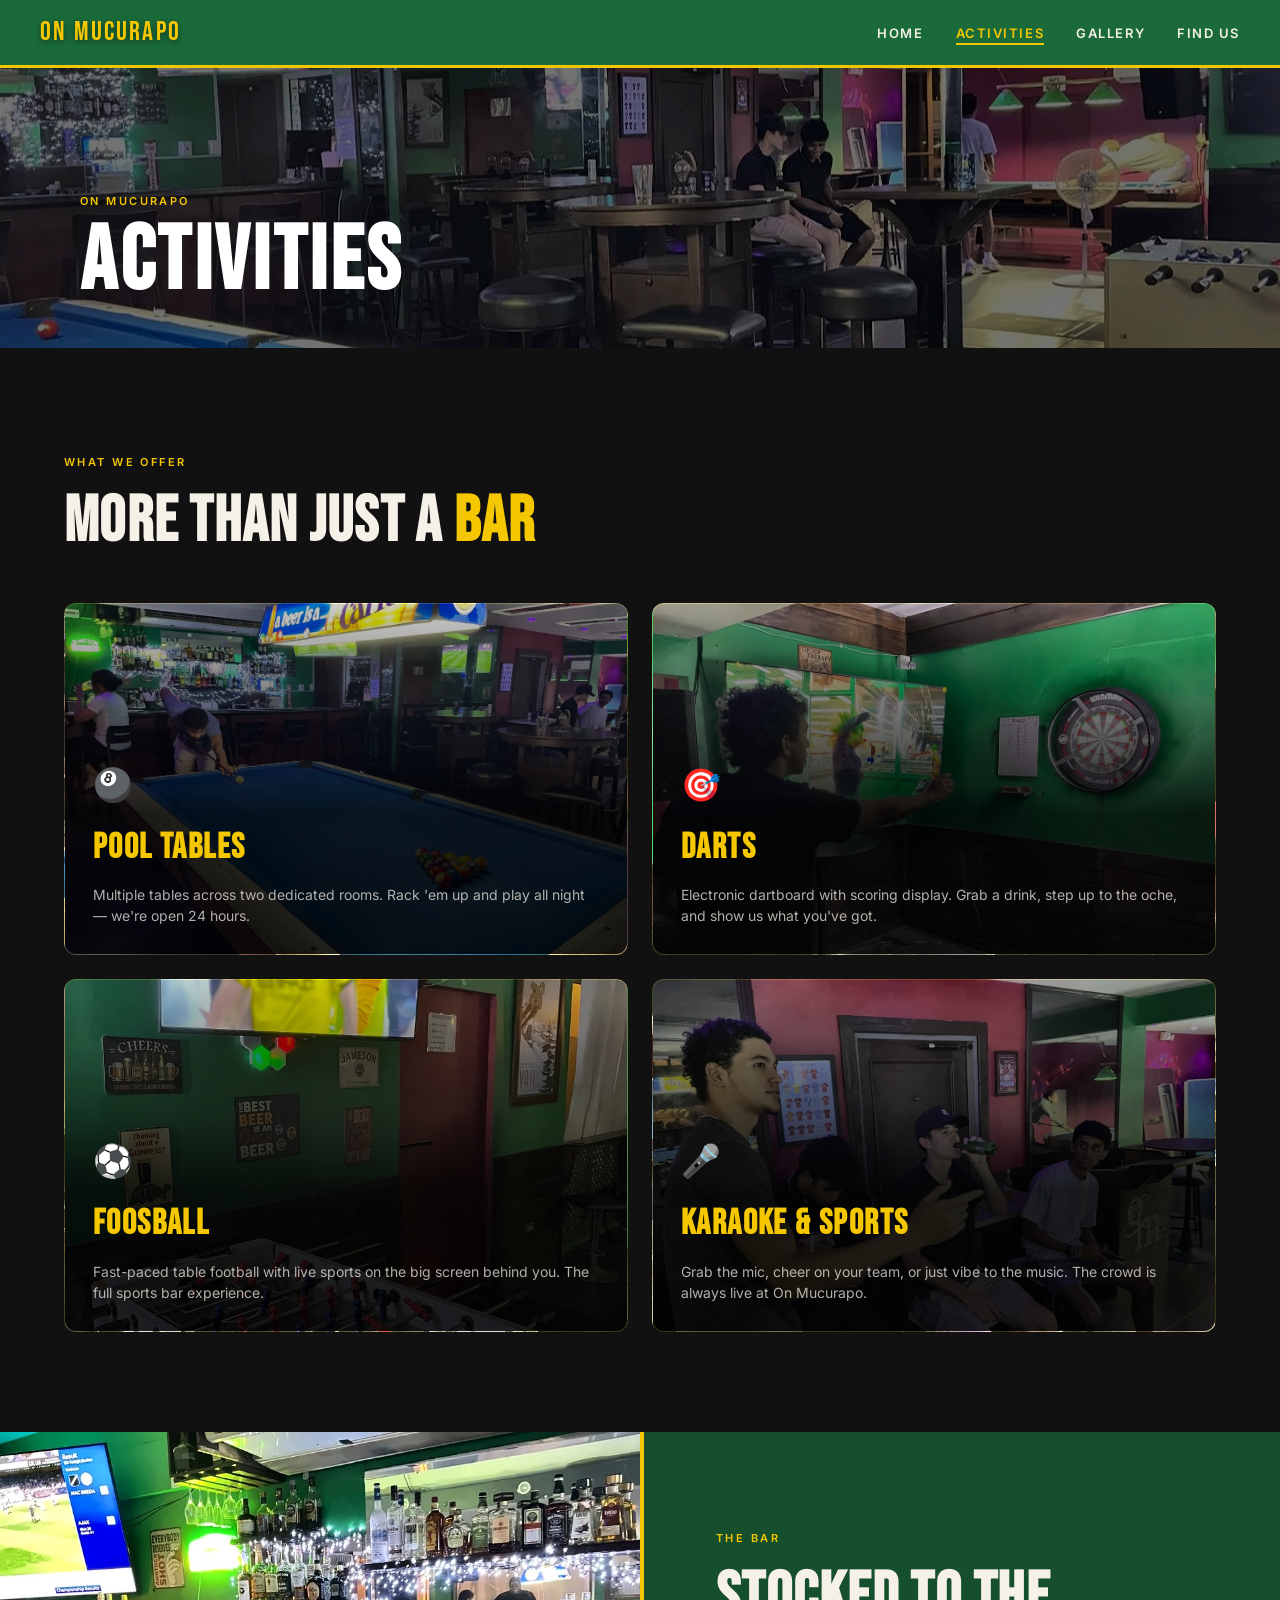
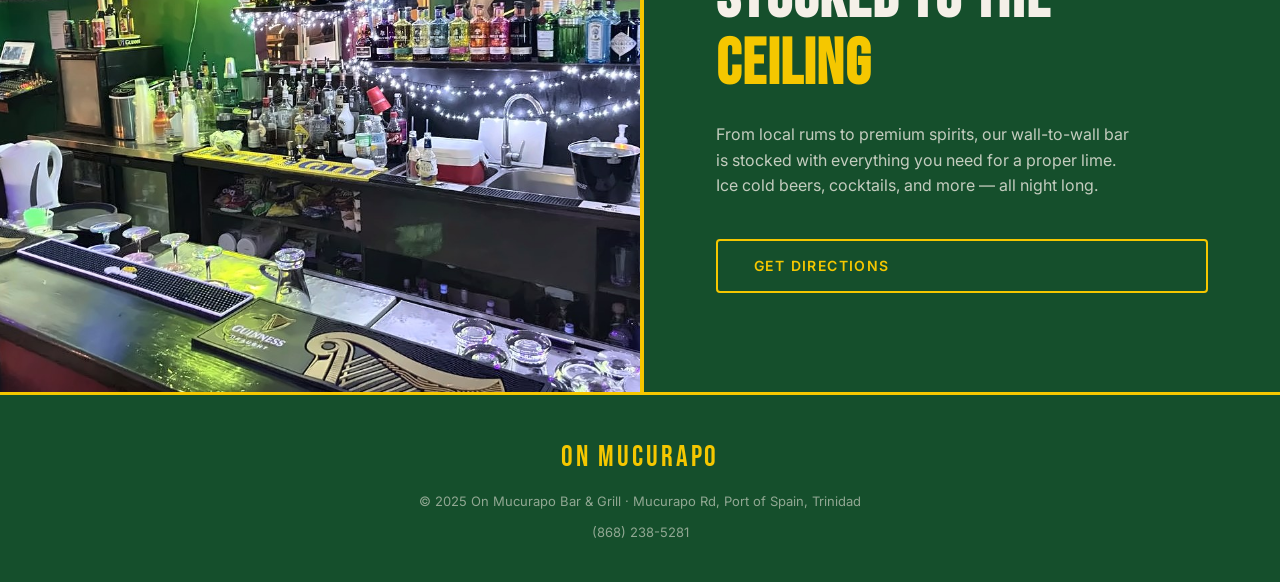
==== activities.html @ 6867dc71 "Retheme to yellow/green brand, split into multi-page site, fix video zoom - New palette: yellow + de" ====
<!DOCTYPE html>
<html lang="en">
<head>
  <meta charset="UTF-8" />
  <meta name="viewport" content="width=device-width, initial-scale=1.0" />
  <title>Activities — On Mucurapo Bar & Grill</title>
  <meta name="description" content="Pool tables, darts, foosball, karaoke, and live sports at On Mucurapo Bar & Grill, Port of Spain." />
  <link rel="preconnect" href="https://fonts.googleapis.com" />
  <link rel="preconnect" href="https://fonts.gstatic.com" crossorigin />
  <link href="https://fonts.googleapis.com/css2?family=Bebas+Neue&family=Inter:wght@400;600&display=swap" rel="stylesheet" />
  <link rel="stylesheet" href="style.css" />
</head>
<body>

  <!-- NAVBAR -->
  <nav class="navbar">
    <a href="index.html" class="nav-logo">
      <img src="assets/logo.png" alt="On Mucurapo" class="nav-logo-img" onerror="this.style.display='none'; this.nextElementSibling.style.display='inline';" />
      <span class="nav-logo-text" style="display:none;">ON MUCURAPO</span>
    </a>
    <button class="nav-toggle" id="navToggle" aria-label="Toggle menu">
      <span></span><span></span><span></span>
    </button>
    <ul class="nav-links" id="navLinks">
      <li><a href="index.html">Home</a></li>
      <li><a href="activities.html" class="active">Activities</a></li>
      <li><a href="gallery.html">Gallery</a></li>
      <li><a href="contact.html">Find Us</a></li>
    </ul>
  </nav>

  <!-- PAGE BANNER -->
  <div class="page-banner">
    <div class="page-banner-bg" style="background-image: url('assets/07_pool_lounge_wide_edited.jpg')"></div>
    <div class="page-banner-content">
      <span class="section-label">On Mucurapo</span>
      <h1>Activities</h1>
    </div>
  </div>

  <!-- ACTIVITIES GRID -->
  <section class="section">
    <div class="container">
      <span class="section-label">What We Offer</span>
      <h2>More than just a <span class="accent">bar</span></h2>
      <div class="activities-grid">
        <div class="activity-card" style="--img: url('assets/08_pool_table_bar_edited.jpg')">
          <div class="activity-overlay"></div>
          <div class="activity-content">
            <div class="activity-icon">🎱</div>
            <h3>Pool Tables</h3>
            <p>Multiple tables across two dedicated rooms. Rack 'em up and play all night — we're open 24 hours.</p>
          </div>
        </div>
        <div class="activity-card" style="--img: url('assets/04_darts_area_edited.jpg')">
          <div class="activity-overlay"></div>
          <div class="activity-content">
            <div class="activity-icon">🎯</div>
            <h3>Darts</h3>
            <p>Electronic dartboard with scoring display. Grab a drink, step up to the oche, and show us what you've got.</p>
          </div>
        </div>
        <div class="activity-card" style="--img: url('assets/06_foosball_area_edited.jpg')">
          <div class="activity-overlay"></div>
          <div class="activity-content">
            <div class="activity-icon">⚽</div>
            <h3>Foosball</h3>
            <p>Fast-paced table football with live sports on the big screen behind you. The full sports bar experience.</p>
          </div>
        </div>
        <div class="activity-card" style="--img: url('assets/03_lounge_group_alt_edited.jpg')">
          <div class="activity-overlay"></div>
          <div class="activity-content">
            <div class="activity-icon">🎤</div>
            <h3>Karaoke &amp; Sports</h3>
            <p>Grab the mic, cheer on your team, or just vibe to the music. The crowd is always live at On Mucurapo.</p>
          </div>
        </div>
      </div>
    </div>
  </section>

  <!-- BAR FEATURE -->
  <section class="bar-feature">
    <div class="bar-feature-image" style="background-image: url('assets/01_bar_display_edited.jpg')"></div>
    <div class="bar-feature-content">
      <span class="section-label">The Bar</span>
      <h2>Stocked to the <span class="accent">ceiling</span></h2>
      <p>From local rums to premium spirits, our wall-to-wall bar is stocked with everything you need for a proper lime. Ice cold beers, cocktails, and more — all night long.</p>
      <a href="contact.html" class="btn btn-outline">Get Directions</a>
    </div>
  </section>

  <!-- FOOTER -->
  <footer class="footer">
    <div class="container footer-inner">
      <span class="footer-logo">ON MUCURAPO</span>
      <p class="footer-copy">© 2025 On Mucurapo Bar &amp; Grill · Mucurapo Rd, Port of Spain, Trinidad</p>
      <p class="footer-phone"><a href="tel:+18682385281">(868) 238-5281</a></p>
    </div>
  </footer>

  <script src="script.js"></script>
</body>
</html>
---- style.css ----
/* ── RESET & BASE ─────────────────────────────────────────── */
*, *::before, *::after { box-sizing: border-box; margin: 0; padding: 0; }

:root {
  --yellow: #F5C700;
  --green:  #1B6B3A;
  --green2: #154F2C;
  --dark:   #111111;
  --card:   #1C1C1C;
  --card2:  #222222;
  --border: rgba(245,199,0,0.15);
  --cream:  #F5F0E8;
  --muted:  #999;
  --font-display: 'Bebas Neue', sans-serif;
  --font-body:    'Inter', sans-serif;
  --radius: 12px;
  --transition: 0.3s ease;
}

html { scroll-behavior: smooth; }

body {
  background: var(--dark);
  color: var(--cream);
  font-family: var(--font-body);
  font-size: 16px;
  line-height: 1.6;
  overflow-x: hidden;
}

img { display: block; width: 100%; height: 100%; object-fit: cover; }
a  { color: inherit; text-decoration: none; }
ul { list-style: none; }

.container {
  max-width: 1200px;
  margin: 0 auto;
  padding: 0 24px;
}

.section { padding: 100px 0; }

.accent { color: var(--yellow); }

.section-label {
  display: inline-block;
  font-family: var(--font-body);
  font-size: 11px;
  font-weight: 600;
  letter-spacing: 0.22em;
  text-transform: uppercase;
  color: var(--yellow);
  margin-bottom: 16px;
}

h2 {
  font-family: var(--font-display);
  font-size: clamp(2.4rem, 5vw, 4rem);
  line-height: 1.05;
  letter-spacing: 0.02em;
  margin-bottom: 24px;
}

/* ── BUTTONS ──────────────────────────────────────────────── */
.btn {
  display: inline-block;
  padding: 14px 36px;
  border-radius: 4px;
  font-family: var(--font-body);
  font-size: 14px;
  font-weight: 600;
  letter-spacing: 0.1em;
  text-transform: uppercase;
  cursor: pointer;
  transition: var(--transition);
  border: 2px solid transparent;
}

.btn-primary {
  background: var(--yellow);
  color: #000;
  border-color: var(--yellow);
}
.btn-primary:hover {
  background: transparent;
  color: var(--yellow);
}

.btn-outline {
  background: transparent;
  color: var(--yellow);
  border-color: var(--yellow);
}
.btn-outline:hover {
  background: var(--yellow);
  color: #000;
}

.btn-green {
  background: var(--green);
  color: var(--cream);
  border-color: var(--green);
}
.btn-green:hover {
  background: transparent;
  color: var(--cream);
}

/* ── NAVBAR ───────────────────────────────────────────────── */
.navbar {
  position: sticky;
  top: 0;
  z-index: 100;
  display: flex;
  align-items: center;
  justify-content: space-between;
  padding: 0 40px;
  height: 68px;
  background: var(--green);
  border-bottom: 3px solid var(--yellow);
}

.nav-logo {
  display: flex;
  align-items: center;
  height: 52px;
}

.nav-logo-img {
  height: 44px;
  width: auto;
  object-fit: contain;
}

.nav-logo-text {
  font-family: var(--font-display);
  font-size: 1.7rem;
  letter-spacing: 0.08em;
  color: var(--yellow);
  text-shadow: 0 2px 6px rgba(0,0,0,0.5);
}

.nav-links {
  display: flex;
  gap: 32px;
  align-items: center;
}

.nav-links a {
  font-size: 13px;
  font-weight: 600;
  letter-spacing: 0.12em;
  text-transform: uppercase;
  color: var(--cream);
  transition: color var(--transition);
  padding-bottom: 2px;
  border-bottom: 2px solid transparent;
}
.nav-links a:hover,
.nav-links a.active {
  color: var(--yellow);
  border-bottom-color: var(--yellow);
}

.nav-toggle {
  display: none;
  flex-direction: column;
  gap: 5px;
  background: none;
  border: none;
  cursor: pointer;
  padding: 4px;
}
.nav-toggle span {
  display: block;
  width: 24px;
  height: 2px;
  background: var(--cream);
  transition: var(--transition);
}

/* ── PAGE BANNER (inner pages) ────────────────────────────── */
.page-banner {
  position: relative;
  height: 280px;
  display: flex;
  align-items: flex-end;
  overflow: hidden;
}

.page-banner-bg {
  position: absolute;
  inset: 0;
  background-size: cover;
  background-position: center;
  filter: brightness(0.45);
}

.page-banner-content {
  position: relative;
  z-index: 1;
  padding: 40px 40px;
  width: 100%;
  max-width: 1200px;
  margin: 0 auto;
}

.page-banner-content h1 {
  font-family: var(--font-display);
  font-size: clamp(3rem, 7vw, 6rem);
  letter-spacing: 0.04em;
  color: #fff;
  line-height: 1;
}

.page-banner-content .section-label {
  margin-bottom: 8px;
}

/* ── HERO (home only) ─────────────────────────────────────── */
.hero {
  position: relative;
  height: calc(100vh - 68px);
  min-height: 560px;
  display: flex;
  align-items: center;
  justify-content: center;
  text-align: center;
  overflow: hidden;
  background: #000;
}

.hero-video {
  position: absolute;
  inset: 0;
  width: 100%;
  height: 100%;
  object-fit: contain;
  z-index: 0;
}

.hero-overlay {
  position: absolute;
  inset: 0;
  background: linear-gradient(
    to bottom,
    rgba(0,0,0,0.45) 0%,
    rgba(0,0,0,0.55) 60%,
    rgba(17,17,17,0.97) 100%
  );
  z-index: 1;
}

.hero-content {
  position: relative;
  z-index: 2;
  max-width: 800px;
  padding: 0 24px;
}

.hero-tag {
  font-size: 12px;
  font-weight: 600;
  letter-spacing: 0.25em;
  text-transform: uppercase;
  color: var(--yellow);
  margin-bottom: 16px;
}

.hero-title {
  font-family: var(--font-display);
  font-size: clamp(4rem, 12vw, 10rem);
  line-height: 0.95;
  letter-spacing: 0.04em;
  color: #fff;
  text-shadow: 0 4px 32px rgba(0,0,0,0.6);
  margin-bottom: 20px;
}

.hero-sub {
  font-size: 15px;
  color: rgba(245,240,232,0.75);
  letter-spacing: 0.08em;
  margin-bottom: 40px;
}

/* ── HOME: STATS BAR ──────────────────────────────────────── */
.stats-bar {
  background: var(--green);
  border-top: 3px solid var(--yellow);
  border-bottom: 3px solid var(--yellow);
  padding: 32px 0;
}

.stats-bar .container {
  display: flex;
  justify-content: center;
  gap: 80px;
}

.stat { text-align: center; }

.stat-num {
  display: block;
  font-family: var(--font-display);
  font-size: 3rem;
  color: var(--yellow);
  line-height: 1;
}
.stat-num small { font-size: 1.4rem; }

.stat-label {
  display: block;
  font-size: 11px;
  letter-spacing: 0.14em;
  text-transform: uppercase;
  color: rgba(245,240,232,0.7);
  margin-top: 6px;
}

/* ── ABOUT ────────────────────────────────────────────────── */
.about-grid {
  display: grid;
  grid-template-columns: 1fr 1fr;
  gap: 80px;
  align-items: center;
}

.about-text p {
  color: rgba(245,240,232,0.75);
  margin-bottom: 20px;
  max-width: 480px;
}

.about-image {
  position: relative;
  aspect-ratio: 4/5;
  border-radius: var(--radius);
  overflow: hidden;
  border: 2px solid var(--green);
}

.about-image-badge {
  position: absolute;
  bottom: 20px;
  left: 20px;
  background: var(--green);
  border: 2px solid var(--yellow);
  color: var(--yellow);
  font-size: 11px;
  font-weight: 600;
  letter-spacing: 0.15em;
  text-transform: uppercase;
  padding: 8px 16px;
  border-radius: 4px;
  z-index: 2;
}

/* ── HOME: PAGE LINK CARDS ────────────────────────────────── */
.page-links { background: var(--card); padding: 80px 0; }

.page-links h2 { margin-bottom: 48px; }

.page-links-grid {
  display: grid;
  grid-template-columns: repeat(3, 1fr);
  gap: 24px;
}

.page-link-card {
  display: block;
  position: relative;
  aspect-ratio: 4/3;
  border-radius: var(--radius);
  overflow: hidden;
  border: 2px solid transparent;
  transition: border-color var(--transition), transform var(--transition);
}
.page-link-card:hover {
  border-color: var(--yellow);
  transform: translateY(-6px);
}

.page-link-card-bg {
  position: absolute;
  inset: 0;
  background-size: cover;
  background-position: center;
  transition: transform 0.5s ease;
}
.page-link-card:hover .page-link-card-bg {
  transform: scale(1.06);
}

.page-link-card-overlay {
  position: absolute;
  inset: 0;
  background: linear-gradient(to top, rgba(0,0,0,0.88) 40%, rgba(0,0,0,0.2) 100%);
}

.page-link-card-content {
  position: absolute;
  bottom: 0;
  left: 0;
  right: 0;
  padding: 28px 24px;
  z-index: 1;
}

.page-link-card-content h3 {
  font-family: var(--font-display);
  font-size: 2rem;
  letter-spacing: 0.04em;
  color: var(--yellow);
  margin-bottom: 6px;
}

.page-link-card-content p {
  font-size: 13px;
  color: rgba(245,240,232,0.7);
}

.page-link-arrow {
  display: inline-block;
  margin-top: 12px;
  font-size: 12px;
  font-weight: 700;
  letter-spacing: 0.15em;
  text-transform: uppercase;
  color: var(--yellow);
  border-bottom: 1px solid var(--yellow);
  padding-bottom: 2px;
}

/* ── ACTIVITIES ───────────────────────────────────────────── */
.activities-grid {
  display: grid;
  grid-template-columns: repeat(2, 1fr);
  gap: 24px;
  margin-top: 48px;
}

.activity-card {
  position: relative;
  aspect-ratio: 16/10;
  border-radius: var(--radius);
  overflow: hidden;
  cursor: pointer;
  background-image: var(--img);
  background-size: cover;
  background-position: center;
  transition: transform var(--transition);
  border: 1px solid var(--border);
}
.activity-card:hover { transform: translateY(-5px); }

.activity-overlay {
  position: absolute;
  inset: 0;
  background: linear-gradient(to top, rgba(0,0,0,0.88) 40%, rgba(0,0,0,0.2) 100%);
}

.activity-content {
  position: absolute;
  bottom: 0;
  left: 0;
  right: 0;
  padding: 28px 28px;
  z-index: 1;
}

.activity-icon { font-size: 2rem; margin-bottom: 10px; }

.activity-content h3 {
  font-family: var(--font-display);
  font-size: 2.2rem;
  letter-spacing: 0.04em;
  color: var(--yellow);
  margin-bottom: 8px;
}

.activity-content p {
  font-size: 14px;
  color: rgba(245,240,232,0.72);
  line-height: 1.5;
}

/* ── BAR FEATURE ──────────────────────────────────────────── */
.bar-feature {
  display: grid;
  grid-template-columns: 1fr 1fr;
  min-height: 560px;
}

.bar-feature-image {
  background-size: cover;
  background-position: center;
}

.bar-feature-content {
  background: var(--green2);
  display: flex;
  flex-direction: column;
  justify-content: center;
  padding: 80px 72px;
  border-left: 4px solid var(--yellow);
}

.bar-feature-content p {
  color: rgba(245,240,232,0.78);
  margin-bottom: 40px;
  max-width: 420px;
}

/* ── GALLERY ──────────────────────────────────────────────── */
.gallery-grid {
  display: grid;
  grid-template-columns: repeat(3, 1fr);
  grid-auto-rows: 260px;
  gap: 12px;
  margin-top: 48px;
}

.gallery-item {
  position: relative;
  border-radius: var(--radius);
  overflow: hidden;
  cursor: pointer;
  border: 1px solid rgba(245,199,0,0.1);
}

.gallery-item--wide { grid-column: span 2; }
.gallery-item--tall { grid-row: span 2; }

.gallery-item img { transition: transform 0.5s ease; }
.gallery-item:hover img { transform: scale(1.06); }

.gallery-hover {
  position: absolute;
  inset: 0;
  background: rgba(27,107,58,0.3);
  display: flex;
  align-items: center;
  justify-content: center;
  opacity: 0;
  transition: opacity var(--transition);
}
.gallery-item:hover .gallery-hover { opacity: 1; }

.gallery-hover span {
  border: 2px solid var(--yellow);
  color: var(--yellow);
  font-size: 12px;
  font-weight: 600;
  letter-spacing: 0.15em;
  text-transform: uppercase;
  padding: 10px 24px;
  border-radius: 4px;
}

/* ── LIGHTBOX ─────────────────────────────────────────────── */
.lightbox {
  position: fixed;
  inset: 0;
  background: rgba(0,0,0,0.96);
  z-index: 999;
  display: flex;
  align-items: center;
  justify-content: center;
  opacity: 0;
  pointer-events: none;
  transition: opacity 0.3s ease;
}
.lightbox.active { opacity: 1; pointer-events: all; }

.lightbox-img {
  max-width: 90vw;
  max-height: 88vh;
  width: auto;
  height: auto;
  object-fit: contain;
  border-radius: 8px;
  border: 2px solid var(--green);
}

.lightbox-close {
  position: absolute;
  top: 24px; right: 32px;
  background: none; border: none;
  color: var(--cream);
  font-size: 2.5rem;
  cursor: pointer;
  opacity: 0.7;
  transition: opacity var(--transition), color var(--transition);
}
.lightbox-close:hover { opacity: 1; color: var(--yellow); }

.lightbox-prev,
.lightbox-next {
  position: absolute;
  top: 50%;
  transform: translateY(-50%);
  background: rgba(27,107,58,0.5);
  border: 1px solid var(--green);
  color: var(--cream);
  font-size: 1.5rem;
  padding: 16px 20px;
  cursor: pointer;
  border-radius: 6px;
  transition: background var(--transition), color var(--transition);
}
.lightbox-prev { left: 24px; }
.lightbox-next { right: 24px; }
.lightbox-prev:hover,
.lightbox-next:hover { background: var(--yellow); color: #000; }

/* ── REVIEWS ──────────────────────────────────────────────── */
.reviews-badge {
  display: flex;
  align-items: center;
  gap: 12px;
  margin-bottom: 48px;
}

.reviews-stars { color: var(--yellow); font-size: 1.4rem; }

.reviews-score {
  font-family: var(--font-display);
  font-size: 2.4rem;
  color: var(--cream);
}

.reviews-count { font-size: 13px; color: var(--muted); }

.reviews-grid {
  display: grid;
  grid-template-columns: repeat(3, 1fr);
  gap: 24px;
}

.review-card {
  background: var(--card2);
  border: 1px solid var(--border);
  border-radius: var(--radius);
  padding: 32px;
  transition: border-color var(--transition), transform var(--transition);
}
.review-card:hover {
  border-color: rgba(245,199,0,0.4);
  transform: translateY(-4px);
}

.review-stars { color: var(--yellow); font-size: 1.1rem; margin-bottom: 16px; }

.review-text {
  font-size: 15px;
  color: rgba(245,240,232,0.8);
  line-height: 1.7;
  font-style: italic;
  margin-bottom: 24px;
}

.review-author { border-top: 1px solid rgba(255,255,255,0.06); padding-top: 16px; }

.review-name {
  display: block;
  font-weight: 600;
  font-size: 14px;
  margin-bottom: 2px;
}

.review-meta { display: block; font-size: 12px; color: var(--muted); }

/* ── CONTACT ──────────────────────────────────────────────── */
.contact-grid {
  display: grid;
  grid-template-columns: 1fr 1fr;
  gap: 80px;
  align-items: start;
}

.contact-info h2 { margin-bottom: 36px; }

.contact-list { margin-bottom: 40px; }

.contact-list li {
  display: flex;
  gap: 20px;
  margin-bottom: 28px;
}

.contact-icon { font-size: 1.4rem; flex-shrink: 0; margin-top: 2px; }

.contact-list strong {
  display: block;
  font-size: 11px;
  letter-spacing: 0.15em;
  text-transform: uppercase;
  color: var(--yellow);
  margin-bottom: 4px;
}

.contact-list span,
.contact-list a {
  font-size: 15px;
  color: rgba(245,240,232,0.8);
}
.contact-list a:hover { color: var(--yellow); }

.contact-map iframe {
  border-radius: var(--radius);
  display: block;
  filter: grayscale(30%) invert(92%) hue-rotate(180deg);
  width: 100%;
}

/* ── FOOTER ───────────────────────────────────────────────── */
.footer {
  background: var(--green2);
  border-top: 3px solid var(--yellow);
  padding: 40px 24px;
  text-align: center;
}

.footer-inner {
  display: flex;
  flex-direction: column;
  align-items: center;
  gap: 10px;
}

.footer-logo {
  font-family: var(--font-display);
  font-size: 1.8rem;
  letter-spacing: 0.1em;
  color: var(--yellow);
}

.footer-copy,
.footer-phone { font-size: 13px; color: rgba(245,240,232,0.55); }

.footer-phone a:hover { color: var(--yellow); }

/* ── RESPONSIVE ───────────────────────────────────────────── */
@media (max-width: 1024px) {
  .bar-feature { grid-template-columns: 1fr; }
  .bar-feature-image { min-height: 360px; }
  .bar-feature-content { padding: 60px 40px; }
  .stats-bar .container { gap: 40px; }
}

@media (max-width: 768px) {
  .section { padding: 64px 0; }
  .navbar { padding: 0 24px; }
  .nav-toggle { display: flex; }

  .nav-links {
    position: fixed;
    inset: 0;
    background: rgba(21,79,44,0.98);
    backdrop-filter: blur(20px);
    flex-direction: column;
    justify-content: center;
    gap: 32px;
    transform: translateX(100%);
    transition: transform 0.35s ease;
    z-index: 99;
  }
  .nav-links.open { transform: translateX(0); }
  .nav-links a { font-size: 15px; }

  .about-grid { grid-template-columns: 1fr; gap: 48px; }
  .stats-bar .container { gap: 24px; flex-wrap: wrap; }

  .page-links-grid { grid-template-columns: 1fr; }

  .activities-grid { grid-template-columns: 1fr; }

  .gallery-grid {
    grid-template-columns: repeat(2, 1fr);
    grid-auto-rows: 200px;
  }
  .gallery-item--wide { grid-column: span 1; }
  .gallery-item--tall { grid-row: span 1; }

  .reviews-grid { grid-template-columns: 1fr; }
  .contact-grid { grid-template-columns: 1fr; gap: 48px; }

  .lightbox-prev { left: 8px; }
  .lightbox-next { right: 8px; }
}

@media (max-width: 480px) {
  .gallery-grid { grid-template-columns: 1fr; grid-auto-rows: 240px; }
  .hero-title { font-size: clamp(3rem, 16vw, 5rem); }
  .page-banner { height: 200px; }
}
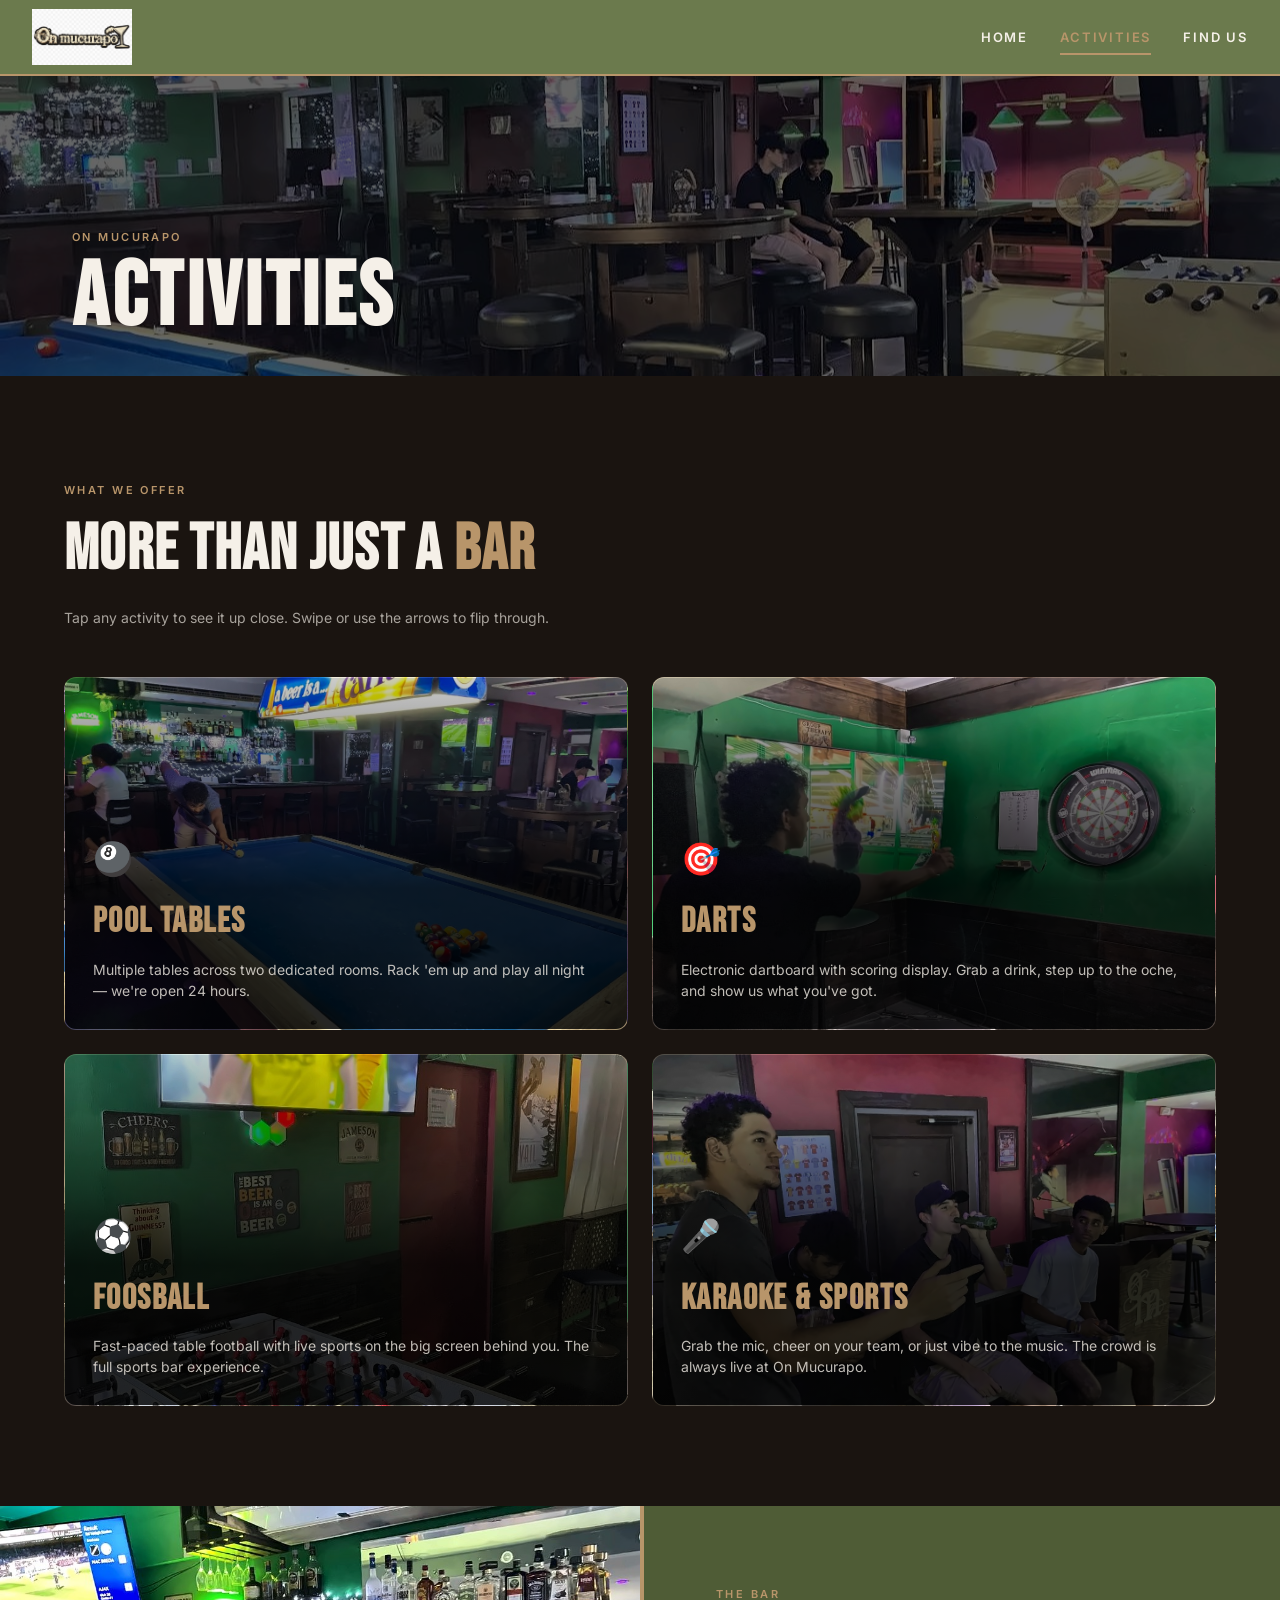
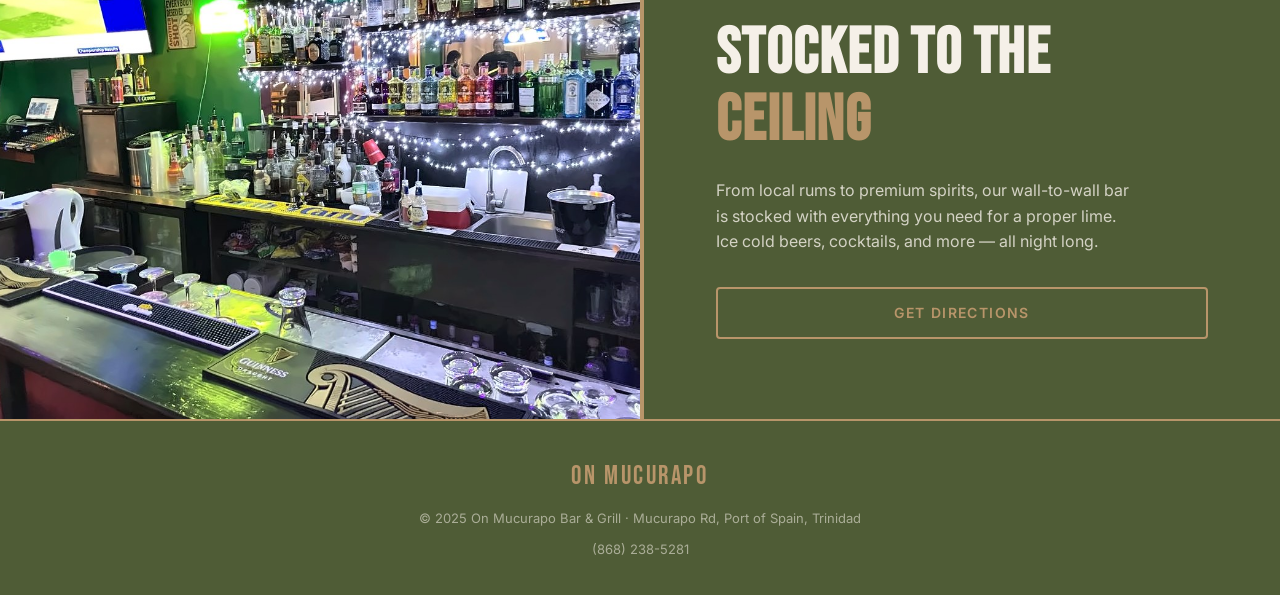
==== commit 97e24aa5: "Add logo, brass/olive theme, mobile optimization, activity lightbox - Real logo (assets/on mucurapo " ====
--- a/activities.html
+++ b/activities.html
@@ -2,9 +2,11 @@
 <html lang="en">
 <head>
   <meta charset="UTF-8" />
-  <meta name="viewport" content="width=device-width, initial-scale=1.0" />
+  <meta name="viewport" content="width=device-width, initial-scale=1.0, viewport-fit=cover" />
+  <meta name="theme-color" content="#6B7A4D" />
   <title>Activities — On Mucurapo Bar & Grill</title>
   <meta name="description" content="Pool tables, darts, foosball, karaoke, and live sports at On Mucurapo Bar & Grill, Port of Spain." />
+  <link rel="icon" type="image/png" href="assets/on%20mucurapo%20logo.png" />
   <link rel="preconnect" href="https://fonts.googleapis.com" />
   <link rel="preconnect" href="https://fonts.gstatic.com" crossorigin />
   <link href="https://fonts.googleapis.com/css2?family=Bebas+Neue&family=Inter:wght@400;600&display=swap" rel="stylesheet" />
@@ -15,8 +17,7 @@
   <!-- NAVBAR -->
   <nav class="navbar">
     <a href="index.html" class="nav-logo">
-      <img src="assets/logo.png" alt="On Mucurapo" class="nav-logo-img" onerror="this.style.display='none'; this.nextElementSibling.style.display='inline';" />
-      <span class="nav-logo-text" style="display:none;">ON MUCURAPO</span>
+      <img src="assets/on%20mucurapo%20logo.png" alt="On Mucurapo" class="nav-logo-img" />
     </a>
     <button class="nav-toggle" id="navToggle" aria-label="Toggle menu">
       <span></span><span></span><span></span>
@@ -24,7 +25,6 @@
     <ul class="nav-links" id="navLinks">
       <li><a href="index.html">Home</a></li>
       <li><a href="activities.html" class="active">Activities</a></li>
-      <li><a href="gallery.html">Gallery</a></li>
       <li><a href="contact.html">Find Us</a></li>
     </ul>
   </nav>
@@ -43,33 +43,50 @@
     <div class="container">
       <span class="section-label">What We Offer</span>
       <h2>More than just a <span class="accent">bar</span></h2>
-      <div class="activities-grid">
-        <div class="activity-card" style="--img: url('assets/08_pool_table_bar_edited.jpg')">
+      <p style="color: rgba(245,240,232,0.65); font-size: 14px; max-width: 540px;">Tap any activity to see it up close. Swipe or use the arrows to flip through.</p>
+      <div class="activities-grid" id="activitiesGrid">
+        <div class="activity-card"
+             data-src="assets/08_pool_table_bar_edited.jpg"
+             data-title="Pool Tables"
+             style="--img: url('assets/08_pool_table_bar_edited.jpg')">
           <div class="activity-overlay"></div>
+          <div class="activity-zoom" aria-hidden="true">+</div>
           <div class="activity-content">
             <div class="activity-icon">🎱</div>
             <h3>Pool Tables</h3>
             <p>Multiple tables across two dedicated rooms. Rack 'em up and play all night — we're open 24 hours.</p>
           </div>
         </div>
-        <div class="activity-card" style="--img: url('assets/04_darts_area_edited.jpg')">
+        <div class="activity-card"
+             data-src="assets/04_darts_area_edited.jpg"
+             data-title="Darts"
+             style="--img: url('assets/04_darts_area_edited.jpg')">
           <div class="activity-overlay"></div>
+          <div class="activity-zoom" aria-hidden="true">+</div>
           <div class="activity-content">
             <div class="activity-icon">🎯</div>
             <h3>Darts</h3>
             <p>Electronic dartboard with scoring display. Grab a drink, step up to the oche, and show us what you've got.</p>
           </div>
         </div>
-        <div class="activity-card" style="--img: url('assets/06_foosball_area_edited.jpg')">
+        <div class="activity-card"
+             data-src="assets/06_foosball_area_edited.jpg"
+             data-title="Foosball"
+             style="--img: url('assets/06_foosball_area_edited.jpg')">
           <div class="activity-overlay"></div>
+          <div class="activity-zoom" aria-hidden="true">+</div>
           <div class="activity-content">
             <div class="activity-icon">⚽</div>
             <h3>Foosball</h3>
             <p>Fast-paced table football with live sports on the big screen behind you. The full sports bar experience.</p>
           </div>
         </div>
-        <div class="activity-card" style="--img: url('assets/03_lounge_group_alt_edited.jpg')">
+        <div class="activity-card"
+             data-src="assets/03_lounge_group_alt_edited.jpg"
+             data-title="Karaoke & Sports"
+             style="--img: url('assets/03_lounge_group_alt_edited.jpg')">
           <div class="activity-overlay"></div>
+          <div class="activity-zoom" aria-hidden="true">+</div>
           <div class="activity-content">
             <div class="activity-icon">🎤</div>
             <h3>Karaoke &amp; Sports</h3>
@@ -79,6 +96,16 @@
       </div>
     </div>
   </section>
+
+  <!-- LIGHTBOX -->
+  <div class="lightbox" id="lightbox" role="dialog" aria-modal="true">
+    <button class="lightbox-close" id="lightboxClose" aria-label="Close">&times;</button>
+    <button class="lightbox-prev" id="lightboxPrev" aria-label="Previous">&#8592;</button>
+    <button class="lightbox-next" id="lightboxNext" aria-label="Next">&#8594;</button>
+    <img class="lightbox-img" id="lightboxImg" src="" alt="" />
+    <div class="lightbox-title" id="lightboxTitle"></div>
+    <div class="lightbox-counter" id="lightboxCounter"></div>
+  </div>
 
   <!-- BAR FEATURE -->
   <section class="bar-feature">
--- a/style.css
+++ b/style.css
@@ -2,15 +2,17 @@
 *, *::before, *::after { box-sizing: border-box; margin: 0; padding: 0; }
 
 :root {
-  --yellow: #F5C700;
-  --green:  #1B6B3A;
-  --green2: #154F2C;
-  --dark:   #111111;
-  --card:   #1C1C1C;
-  --card2:  #222222;
-  --border: rgba(245,199,0,0.15);
+  --brass:  #B8956A;
+  --brass2: #8E6F4A;
+  --olive:  #6B7A4D;
+  --olive2: #4F5C36;
+  --tan:    #D4C5B9;
+  --dark:   #1A1410;
+  --card:   #2A2420;
+  --card2:  #332B26;
+  --border: rgba(184,149,106,0.18);
   --cream:  #F5F0E8;
-  --muted:  #999;
+  --muted:  #9A8B7E;
   --font-display: 'Bebas Neue', sans-serif;
   --font-body:    'Inter', sans-serif;
   --radius: 12px;
@@ -26,11 +28,23 @@
   font-size: 16px;
   line-height: 1.6;
   overflow-x: hidden;
+  -webkit-font-smoothing: antialiased;
+  -webkit-tap-highlight-color: transparent;
+  /* Page fade-in */
+  opacity: 0;
+  animation: pageFadeIn 0.4s ease forwards;
+}
+body.fade-out { opacity: 0; transition: opacity 0.25s ease; }
+
+@keyframes pageFadeIn {
+  from { opacity: 0; }
+  to   { opacity: 1; }
 }
 
 img { display: block; width: 100%; height: 100%; object-fit: cover; }
 a  { color: inherit; text-decoration: none; }
 ul { list-style: none; }
+button { font-family: inherit; }
 
 .container {
   max-width: 1200px;
@@ -38,9 +52,9 @@
   padding: 0 24px;
 }
 
-.section { padding: 100px 0; }
-
-.accent { color: var(--yellow); }
+.section { padding: clamp(60px, 9vw, 100px) 0; }
+
+.accent { color: var(--brass); }
 
 .section-label {
   display: inline-block;
@@ -49,13 +63,13 @@
   font-weight: 600;
   letter-spacing: 0.22em;
   text-transform: uppercase;
-  color: var(--yellow);
+  color: var(--brass);
   margin-bottom: 16px;
 }
 
 h2 {
   font-family: var(--font-display);
-  font-size: clamp(2.4rem, 5vw, 4rem);
+  font-size: clamp(2.2rem, 5vw, 4rem);
   line-height: 1.05;
   letter-spacing: 0.02em;
   margin-bottom: 24px;
@@ -64,7 +78,8 @@
 /* ── BUTTONS ──────────────────────────────────────────────── */
 .btn {
   display: inline-block;
-  padding: 14px 36px;
+  padding: 14px 32px;
+  min-height: 48px;
   border-radius: 4px;
   font-family: var(--font-body);
   font-size: 14px;
@@ -74,36 +89,28 @@
   cursor: pointer;
   transition: var(--transition);
   border: 2px solid transparent;
+  text-align: center;
+  line-height: 20px;
 }
 
 .btn-primary {
-  background: var(--yellow);
-  color: #000;
-  border-color: var(--yellow);
+  background: var(--brass);
+  color: var(--dark);
+  border-color: var(--brass);
 }
 .btn-primary:hover {
   background: transparent;
-  color: var(--yellow);
+  color: var(--brass);
 }
 
 .btn-outline {
   background: transparent;
-  color: var(--yellow);
-  border-color: var(--yellow);
+  color: var(--brass);
+  border-color: var(--brass);
 }
 .btn-outline:hover {
-  background: var(--yellow);
-  color: #000;
-}
-
-.btn-green {
-  background: var(--green);
-  color: var(--cream);
-  border-color: var(--green);
-}
-.btn-green:hover {
-  background: transparent;
-  color: var(--cream);
+  background: var(--brass);
+  color: var(--dark);
 }
 
 /* ── NAVBAR ───────────────────────────────────────────────── */
@@ -114,29 +121,31 @@
   display: flex;
   align-items: center;
   justify-content: space-between;
-  padding: 0 40px;
-  height: 68px;
-  background: var(--green);
-  border-bottom: 3px solid var(--yellow);
+  padding: 0 32px;
+  height: 76px;
+  background: var(--olive);
+  border-bottom: 2px solid var(--brass);
 }
 
 .nav-logo {
   display: flex;
   align-items: center;
-  height: 52px;
+  height: 60px;
+  flex-shrink: 0;
 }
 
 .nav-logo-img {
-  height: 44px;
+  height: 56px;
   width: auto;
   object-fit: contain;
+  display: block;
 }
 
 .nav-logo-text {
   font-family: var(--font-display);
   font-size: 1.7rem;
   letter-spacing: 0.08em;
-  color: var(--yellow);
+  color: var(--brass);
   text-shadow: 0 2px 6px rgba(0,0,0,0.5);
 }
 
@@ -149,17 +158,17 @@
 .nav-links a {
   font-size: 13px;
   font-weight: 600;
-  letter-spacing: 0.12em;
+  letter-spacing: 0.14em;
   text-transform: uppercase;
   color: var(--cream);
   transition: color var(--transition);
-  padding-bottom: 2px;
+  padding: 8px 0;
   border-bottom: 2px solid transparent;
 }
 .nav-links a:hover,
 .nav-links a.active {
-  color: var(--yellow);
-  border-bottom-color: var(--yellow);
+  color: var(--brass);
+  border-bottom-color: var(--brass);
 }
 
 .nav-toggle {
@@ -169,20 +178,25 @@
   background: none;
   border: none;
   cursor: pointer;
-  padding: 4px;
+  padding: 10px;
+  z-index: 101;
 }
 .nav-toggle span {
   display: block;
-  width: 24px;
+  width: 26px;
   height: 2px;
   background: var(--cream);
   transition: var(--transition);
-}
+  transform-origin: center;
+}
+.nav-toggle.open span:nth-child(1) { transform: translateY(7px) rotate(45deg); }
+.nav-toggle.open span:nth-child(2) { opacity: 0; }
+.nav-toggle.open span:nth-child(3) { transform: translateY(-7px) rotate(-45deg); }
 
 /* ── PAGE BANNER (inner pages) ────────────────────────────── */
 .page-banner {
   position: relative;
-  height: 280px;
+  height: clamp(200px, 32vw, 300px);
   display: flex;
   align-items: flex-end;
   overflow: hidden;
@@ -193,13 +207,13 @@
   inset: 0;
   background-size: cover;
   background-position: center;
-  filter: brightness(0.45);
+  filter: brightness(0.4);
 }
 
 .page-banner-content {
   position: relative;
   z-index: 1;
-  padding: 40px 40px;
+  padding: 32px 32px;
   width: 100%;
   max-width: 1200px;
   margin: 0 auto;
@@ -207,9 +221,9 @@
 
 .page-banner-content h1 {
   font-family: var(--font-display);
-  font-size: clamp(3rem, 7vw, 6rem);
+  font-size: clamp(2.8rem, 7vw, 6rem);
   letter-spacing: 0.04em;
-  color: #fff;
+  color: var(--cream);
   line-height: 1;
 }
 
@@ -220,14 +234,14 @@
 /* ── HERO (home only) ─────────────────────────────────────── */
 .hero {
   position: relative;
-  height: calc(100vh - 68px);
-  min-height: 560px;
+  height: calc(100vh - 76px);
+  min-height: 500px;
   display: flex;
   align-items: center;
   justify-content: center;
   text-align: center;
   overflow: hidden;
-  background: #000;
+  background: var(--dark);
 }
 
 .hero-video {
@@ -235,7 +249,7 @@
   inset: 0;
   width: 100%;
   height: 100%;
-  object-fit: contain;
+  object-fit: cover;
   z-index: 0;
 }
 
@@ -244,9 +258,9 @@
   inset: 0;
   background: linear-gradient(
     to bottom,
-    rgba(0,0,0,0.45) 0%,
-    rgba(0,0,0,0.55) 60%,
-    rgba(17,17,17,0.97) 100%
+    rgba(26,20,16,0.45) 0%,
+    rgba(26,20,16,0.55) 60%,
+    rgba(26,20,16,0.95) 100%
   );
   z-index: 1;
 }
@@ -259,43 +273,45 @@
 }
 
 .hero-tag {
-  font-size: 12px;
+  font-size: clamp(10px, 2vw, 12px);
   font-weight: 600;
   letter-spacing: 0.25em;
   text-transform: uppercase;
-  color: var(--yellow);
+  color: var(--brass);
   margin-bottom: 16px;
 }
 
 .hero-title {
   font-family: var(--font-display);
-  font-size: clamp(4rem, 12vw, 10rem);
+  font-size: clamp(3.5rem, 12vw, 10rem);
   line-height: 0.95;
   letter-spacing: 0.04em;
-  color: #fff;
-  text-shadow: 0 4px 32px rgba(0,0,0,0.6);
+  color: var(--cream);
+  text-shadow: 0 4px 32px rgba(0,0,0,0.7);
   margin-bottom: 20px;
 }
 
 .hero-sub {
-  font-size: 15px;
-  color: rgba(245,240,232,0.75);
+  font-size: clamp(13px, 2vw, 15px);
+  color: rgba(245,240,232,0.78);
   letter-spacing: 0.08em;
-  margin-bottom: 40px;
+  margin-bottom: 32px;
+  line-height: 1.7;
 }
 
 /* ── HOME: STATS BAR ──────────────────────────────────────── */
 .stats-bar {
-  background: var(--green);
-  border-top: 3px solid var(--yellow);
-  border-bottom: 3px solid var(--yellow);
-  padding: 32px 0;
+  background: var(--olive);
+  border-top: 2px solid var(--brass);
+  border-bottom: 2px solid var(--brass);
+  padding: 28px 0;
 }
 
 .stats-bar .container {
   display: flex;
   justify-content: center;
-  gap: 80px;
+  gap: clamp(20px, 8vw, 80px);
+  flex-wrap: wrap;
 }
 
 .stat { text-align: center; }
@@ -303,8 +319,8 @@
 .stat-num {
   display: block;
   font-family: var(--font-display);
-  font-size: 3rem;
-  color: var(--yellow);
+  font-size: clamp(2rem, 5vw, 3rem);
+  color: var(--brass);
   line-height: 1;
 }
 .stat-num small { font-size: 1.4rem; }
@@ -322,7 +338,7 @@
 .about-grid {
   display: grid;
   grid-template-columns: 1fr 1fr;
-  gap: 80px;
+  gap: clamp(40px, 8vw, 80px);
   align-items: center;
 }
 
@@ -337,16 +353,16 @@
   aspect-ratio: 4/5;
   border-radius: var(--radius);
   overflow: hidden;
-  border: 2px solid var(--green);
+  border: 2px solid var(--olive);
 }
 
 .about-image-badge {
   position: absolute;
   bottom: 20px;
   left: 20px;
-  background: var(--green);
-  border: 2px solid var(--yellow);
-  color: var(--yellow);
+  background: var(--olive);
+  border: 2px solid var(--brass);
+  color: var(--brass);
   font-size: 11px;
   font-weight: 600;
   letter-spacing: 0.15em;
@@ -357,27 +373,27 @@
 }
 
 /* ── HOME: PAGE LINK CARDS ────────────────────────────────── */
-.page-links { background: var(--card); padding: 80px 0; }
+.page-links { background: var(--card); padding: clamp(60px, 9vw, 80px) 0; }
 
 .page-links h2 { margin-bottom: 48px; }
 
 .page-links-grid {
   display: grid;
-  grid-template-columns: repeat(3, 1fr);
+  grid-template-columns: repeat(2, 1fr);
   gap: 24px;
 }
 
 .page-link-card {
   display: block;
   position: relative;
-  aspect-ratio: 4/3;
+  aspect-ratio: 16/10;
   border-radius: var(--radius);
   overflow: hidden;
   border: 2px solid transparent;
   transition: border-color var(--transition), transform var(--transition);
 }
 .page-link-card:hover {
-  border-color: var(--yellow);
+  border-color: var(--brass);
   transform: translateY(-6px);
 }
 
@@ -411,7 +427,7 @@
   font-family: var(--font-display);
   font-size: 2rem;
   letter-spacing: 0.04em;
-  color: var(--yellow);
+  color: var(--brass);
   margin-bottom: 6px;
 }
 
@@ -427,8 +443,8 @@
   font-weight: 700;
   letter-spacing: 0.15em;
   text-transform: uppercase;
-  color: var(--yellow);
-  border-bottom: 1px solid var(--yellow);
+  color: var(--brass);
+  border-bottom: 1px solid var(--brass);
   padding-bottom: 2px;
 }
 
@@ -451,13 +467,21 @@
   background-position: center;
   transition: transform var(--transition);
   border: 1px solid var(--border);
+  -webkit-tap-highlight-color: transparent;
 }
 .activity-card:hover { transform: translateY(-5px); }
+.activity-card:hover .activity-overlay {
+  background: linear-gradient(to top, rgba(0,0,0,0.92) 35%, rgba(0,0,0,0.2) 100%);
+}
+.activity-card:hover .activity-zoom {
+  opacity: 1;
+}
 
 .activity-overlay {
   position: absolute;
   inset: 0;
-  background: linear-gradient(to top, rgba(0,0,0,0.88) 40%, rgba(0,0,0,0.2) 100%);
+  background: linear-gradient(to top, rgba(0,0,0,0.85) 40%, rgba(0,0,0,0.2) 100%);
+  transition: background var(--transition);
 }
 
 .activity-content {
@@ -475,21 +499,40 @@
   font-family: var(--font-display);
   font-size: 2.2rem;
   letter-spacing: 0.04em;
-  color: var(--yellow);
+  color: var(--brass);
   margin-bottom: 8px;
 }
 
 .activity-content p {
   font-size: 14px;
-  color: rgba(245,240,232,0.72);
+  color: rgba(245,240,232,0.78);
   line-height: 1.5;
+}
+
+.activity-zoom {
+  position: absolute;
+  top: 16px;
+  right: 16px;
+  width: 40px;
+  height: 40px;
+  background: var(--brass);
+  color: var(--dark);
+  border-radius: 50%;
+  display: flex;
+  align-items: center;
+  justify-content: center;
+  font-size: 1.2rem;
+  font-weight: 700;
+  opacity: 0;
+  transition: opacity var(--transition);
+  z-index: 2;
 }
 
 /* ── BAR FEATURE ──────────────────────────────────────────── */
 .bar-feature {
   display: grid;
   grid-template-columns: 1fr 1fr;
-  min-height: 560px;
+  min-height: 500px;
 }
 
 .bar-feature-image {
@@ -498,184 +541,113 @@
 }
 
 .bar-feature-content {
-  background: var(--green2);
+  background: var(--olive2);
   display: flex;
   flex-direction: column;
   justify-content: center;
-  padding: 80px 72px;
-  border-left: 4px solid var(--yellow);
+  padding: clamp(48px, 7vw, 80px) clamp(28px, 6vw, 72px);
+  border-left: 4px solid var(--brass);
 }
 
 .bar-feature-content p {
-  color: rgba(245,240,232,0.78);
-  margin-bottom: 40px;
+  color: rgba(245,240,232,0.8);
+  margin-bottom: 32px;
   max-width: 420px;
-}
-
-/* ── GALLERY ──────────────────────────────────────────────── */
-.gallery-grid {
-  display: grid;
-  grid-template-columns: repeat(3, 1fr);
-  grid-auto-rows: 260px;
-  gap: 12px;
-  margin-top: 48px;
-}
-
-.gallery-item {
-  position: relative;
-  border-radius: var(--radius);
-  overflow: hidden;
-  cursor: pointer;
-  border: 1px solid rgba(245,199,0,0.1);
-}
-
-.gallery-item--wide { grid-column: span 2; }
-.gallery-item--tall { grid-row: span 2; }
-
-.gallery-item img { transition: transform 0.5s ease; }
-.gallery-item:hover img { transform: scale(1.06); }
-
-.gallery-hover {
-  position: absolute;
-  inset: 0;
-  background: rgba(27,107,58,0.3);
-  display: flex;
-  align-items: center;
-  justify-content: center;
-  opacity: 0;
-  transition: opacity var(--transition);
-}
-.gallery-item:hover .gallery-hover { opacity: 1; }
-
-.gallery-hover span {
-  border: 2px solid var(--yellow);
-  color: var(--yellow);
-  font-size: 12px;
-  font-weight: 600;
-  letter-spacing: 0.15em;
-  text-transform: uppercase;
-  padding: 10px 24px;
-  border-radius: 4px;
 }
 
 /* ── LIGHTBOX ─────────────────────────────────────────────── */
 .lightbox {
   position: fixed;
   inset: 0;
-  background: rgba(0,0,0,0.96);
+  background: rgba(0,0,0,0.95);
   z-index: 999;
   display: flex;
+  flex-direction: column;
   align-items: center;
   justify-content: center;
   opacity: 0;
   pointer-events: none;
   transition: opacity 0.3s ease;
+  padding: 60px 16px 80px;
 }
 .lightbox.active { opacity: 1; pointer-events: all; }
 
 .lightbox-img {
-  max-width: 90vw;
-  max-height: 88vh;
+  max-width: 92vw;
+  max-height: 75vh;
   width: auto;
   height: auto;
   object-fit: contain;
   border-radius: 8px;
-  border: 2px solid var(--green);
+  border: 2px solid var(--olive);
+  user-select: none;
+  -webkit-user-drag: none;
+}
+
+.lightbox-title {
+  margin-top: 20px;
+  font-family: var(--font-display);
+  font-size: clamp(1.6rem, 4vw, 2.4rem);
+  letter-spacing: 0.06em;
+  color: var(--brass);
+  text-align: center;
+}
+
+.lightbox-counter {
+  margin-top: 6px;
+  font-size: 12px;
+  letter-spacing: 0.2em;
+  text-transform: uppercase;
+  color: var(--muted);
 }
 
 .lightbox-close {
   position: absolute;
-  top: 24px; right: 32px;
-  background: none; border: none;
+  top: 20px;
+  right: 24px;
+  background: rgba(0,0,0,0.4);
+  border: 1px solid var(--border);
   color: var(--cream);
-  font-size: 2.5rem;
+  font-size: 1.8rem;
   cursor: pointer;
-  opacity: 0.7;
-  transition: opacity var(--transition), color var(--transition);
-}
-.lightbox-close:hover { opacity: 1; color: var(--yellow); }
+  width: 48px;
+  height: 48px;
+  border-radius: 50%;
+  display: flex;
+  align-items: center;
+  justify-content: center;
+  transition: background var(--transition), color var(--transition);
+}
+.lightbox-close:hover { background: var(--brass); color: var(--dark); }
 
 .lightbox-prev,
 .lightbox-next {
   position: absolute;
   top: 50%;
   transform: translateY(-50%);
-  background: rgba(27,107,58,0.5);
-  border: 1px solid var(--green);
+  background: rgba(107,122,77,0.55);
+  border: 1px solid var(--olive);
   color: var(--cream);
-  font-size: 1.5rem;
-  padding: 16px 20px;
+  font-size: 1.4rem;
+  width: 56px;
+  height: 56px;
+  display: flex;
+  align-items: center;
+  justify-content: center;
   cursor: pointer;
-  border-radius: 6px;
+  border-radius: 50%;
   transition: background var(--transition), color var(--transition);
 }
-.lightbox-prev { left: 24px; }
-.lightbox-next { right: 24px; }
+.lightbox-prev { left: 16px; }
+.lightbox-next { right: 16px; }
 .lightbox-prev:hover,
-.lightbox-next:hover { background: var(--yellow); color: #000; }
-
-/* ── REVIEWS ──────────────────────────────────────────────── */
-.reviews-badge {
-  display: flex;
-  align-items: center;
-  gap: 12px;
-  margin-bottom: 48px;
-}
-
-.reviews-stars { color: var(--yellow); font-size: 1.4rem; }
-
-.reviews-score {
-  font-family: var(--font-display);
-  font-size: 2.4rem;
-  color: var(--cream);
-}
-
-.reviews-count { font-size: 13px; color: var(--muted); }
-
-.reviews-grid {
-  display: grid;
-  grid-template-columns: repeat(3, 1fr);
-  gap: 24px;
-}
-
-.review-card {
-  background: var(--card2);
-  border: 1px solid var(--border);
-  border-radius: var(--radius);
-  padding: 32px;
-  transition: border-color var(--transition), transform var(--transition);
-}
-.review-card:hover {
-  border-color: rgba(245,199,0,0.4);
-  transform: translateY(-4px);
-}
-
-.review-stars { color: var(--yellow); font-size: 1.1rem; margin-bottom: 16px; }
-
-.review-text {
-  font-size: 15px;
-  color: rgba(245,240,232,0.8);
-  line-height: 1.7;
-  font-style: italic;
-  margin-bottom: 24px;
-}
-
-.review-author { border-top: 1px solid rgba(255,255,255,0.06); padding-top: 16px; }
-
-.review-name {
-  display: block;
-  font-weight: 600;
-  font-size: 14px;
-  margin-bottom: 2px;
-}
-
-.review-meta { display: block; font-size: 12px; color: var(--muted); }
+.lightbox-next:hover { background: var(--brass); color: var(--dark); }
 
 /* ── CONTACT ──────────────────────────────────────────────── */
 .contact-grid {
   display: grid;
   grid-template-columns: 1fr 1fr;
-  gap: 80px;
+  gap: clamp(40px, 8vw, 80px);
   align-items: start;
 }
 
@@ -696,29 +668,31 @@
   font-size: 11px;
   letter-spacing: 0.15em;
   text-transform: uppercase;
-  color: var(--yellow);
+  color: var(--brass);
   margin-bottom: 4px;
 }
 
 .contact-list span,
 .contact-list a {
   font-size: 15px;
-  color: rgba(245,240,232,0.8);
-}
-.contact-list a:hover { color: var(--yellow); }
+  color: rgba(245,240,232,0.85);
+  word-break: break-word;
+}
+.contact-list a:hover { color: var(--brass); }
 
 .contact-map iframe {
   border-radius: var(--radius);
   display: block;
-  filter: grayscale(30%) invert(92%) hue-rotate(180deg);
+  filter: grayscale(40%) contrast(0.95) hue-rotate(20deg);
   width: 100%;
+  border: 2px solid var(--olive);
 }
 
 /* ── FOOTER ───────────────────────────────────────────────── */
 .footer {
-  background: var(--green2);
-  border-top: 3px solid var(--yellow);
-  padding: 40px 24px;
+  background: var(--olive2);
+  border-top: 2px solid var(--brass);
+  padding: 36px 24px;
   text-align: center;
 }
 
@@ -731,67 +705,92 @@
 
 .footer-logo {
   font-family: var(--font-display);
-  font-size: 1.8rem;
+  font-size: 1.6rem;
   letter-spacing: 0.1em;
-  color: var(--yellow);
+  color: var(--brass);
 }
 
 .footer-copy,
-.footer-phone { font-size: 13px; color: rgba(245,240,232,0.55); }
-
-.footer-phone a:hover { color: var(--yellow); }
+.footer-phone {
+  font-size: 13px;
+  color: rgba(245,240,232,0.55);
+  max-width: 100%;
+}
+
+.footer-phone a:hover { color: var(--brass); }
 
 /* ── RESPONSIVE ───────────────────────────────────────────── */
 @media (max-width: 1024px) {
   .bar-feature { grid-template-columns: 1fr; }
-  .bar-feature-image { min-height: 360px; }
-  .bar-feature-content { padding: 60px 40px; }
-  .stats-bar .container { gap: 40px; }
+  .bar-feature-image { min-height: 320px; }
 }
 
 @media (max-width: 768px) {
-  .section { padding: 64px 0; }
-  .navbar { padding: 0 24px; }
+  body { font-size: 15px; }
+
+  .navbar { padding: 0 20px; height: 68px; }
+  .nav-logo-img { height: 48px; }
   .nav-toggle { display: flex; }
 
   .nav-links {
     position: fixed;
-    inset: 0;
-    background: rgba(21,79,44,0.98);
+    inset: 68px 0 0 0;
+    background: rgba(79,92,54,0.98);
     backdrop-filter: blur(20px);
     flex-direction: column;
     justify-content: center;
-    gap: 32px;
+    gap: 36px;
     transform: translateX(100%);
     transition: transform 0.35s ease;
     z-index: 99;
   }
   .nav-links.open { transform: translateX(0); }
-  .nav-links a { font-size: 15px; }
-
-  .about-grid { grid-template-columns: 1fr; gap: 48px; }
-  .stats-bar .container { gap: 24px; flex-wrap: wrap; }
+  .nav-links a {
+    font-size: 18px;
+    padding: 12px 20px;
+  }
+
+  body.menu-open { overflow: hidden; }
+
+  .hero { height: calc(100vh - 68px); min-height: 480px; }
+
+  .about-grid { grid-template-columns: 1fr; gap: 40px; }
 
   .page-links-grid { grid-template-columns: 1fr; }
 
-  .activities-grid { grid-template-columns: 1fr; }
-
-  .gallery-grid {
-    grid-template-columns: repeat(2, 1fr);
-    grid-auto-rows: 200px;
+  .activities-grid { grid-template-columns: 1fr; gap: 18px; }
+  .activity-card { aspect-ratio: 4/3; }
+
+  .contact-grid { grid-template-columns: 1fr; gap: 36px; }
+  .contact-map iframe { height: 320px; }
+
+  .lightbox-prev, .lightbox-next {
+    width: 48px;
+    height: 48px;
+    font-size: 1.2rem;
   }
-  .gallery-item--wide { grid-column: span 1; }
-  .gallery-item--tall { grid-row: span 1; }
-
-  .reviews-grid { grid-template-columns: 1fr; }
-  .contact-grid { grid-template-columns: 1fr; gap: 48px; }
-
   .lightbox-prev { left: 8px; }
   .lightbox-next { right: 8px; }
+  .lightbox { padding: 50px 8px 60px; }
+  .lightbox-img { max-height: 70vh; }
 }
 
 @media (max-width: 480px) {
-  .gallery-grid { grid-template-columns: 1fr; grid-auto-rows: 240px; }
-  .hero-title { font-size: clamp(3rem, 16vw, 5rem); }
-  .page-banner { height: 200px; }
-}
+  .container { padding: 0 18px; }
+  .hero-content { padding: 0 16px; }
+  .stats-bar .container { gap: 24px; }
+  .stat-num { font-size: 2rem; }
+  .activity-content { padding: 22px 22px; }
+  .activity-content h3 { font-size: 1.8rem; }
+  .activity-content p { font-size: 13px; }
+  .page-banner-content { padding: 28px 20px; }
+  .lightbox-title { font-size: 1.4rem; margin-top: 16px; }
+}
+
+/* Reduce motion */
+@media (prefers-reduced-motion: reduce) {
+  *, *::before, *::after {
+    animation-duration: 0.01ms !important;
+    transition-duration: 0.01ms !important;
+  }
+}
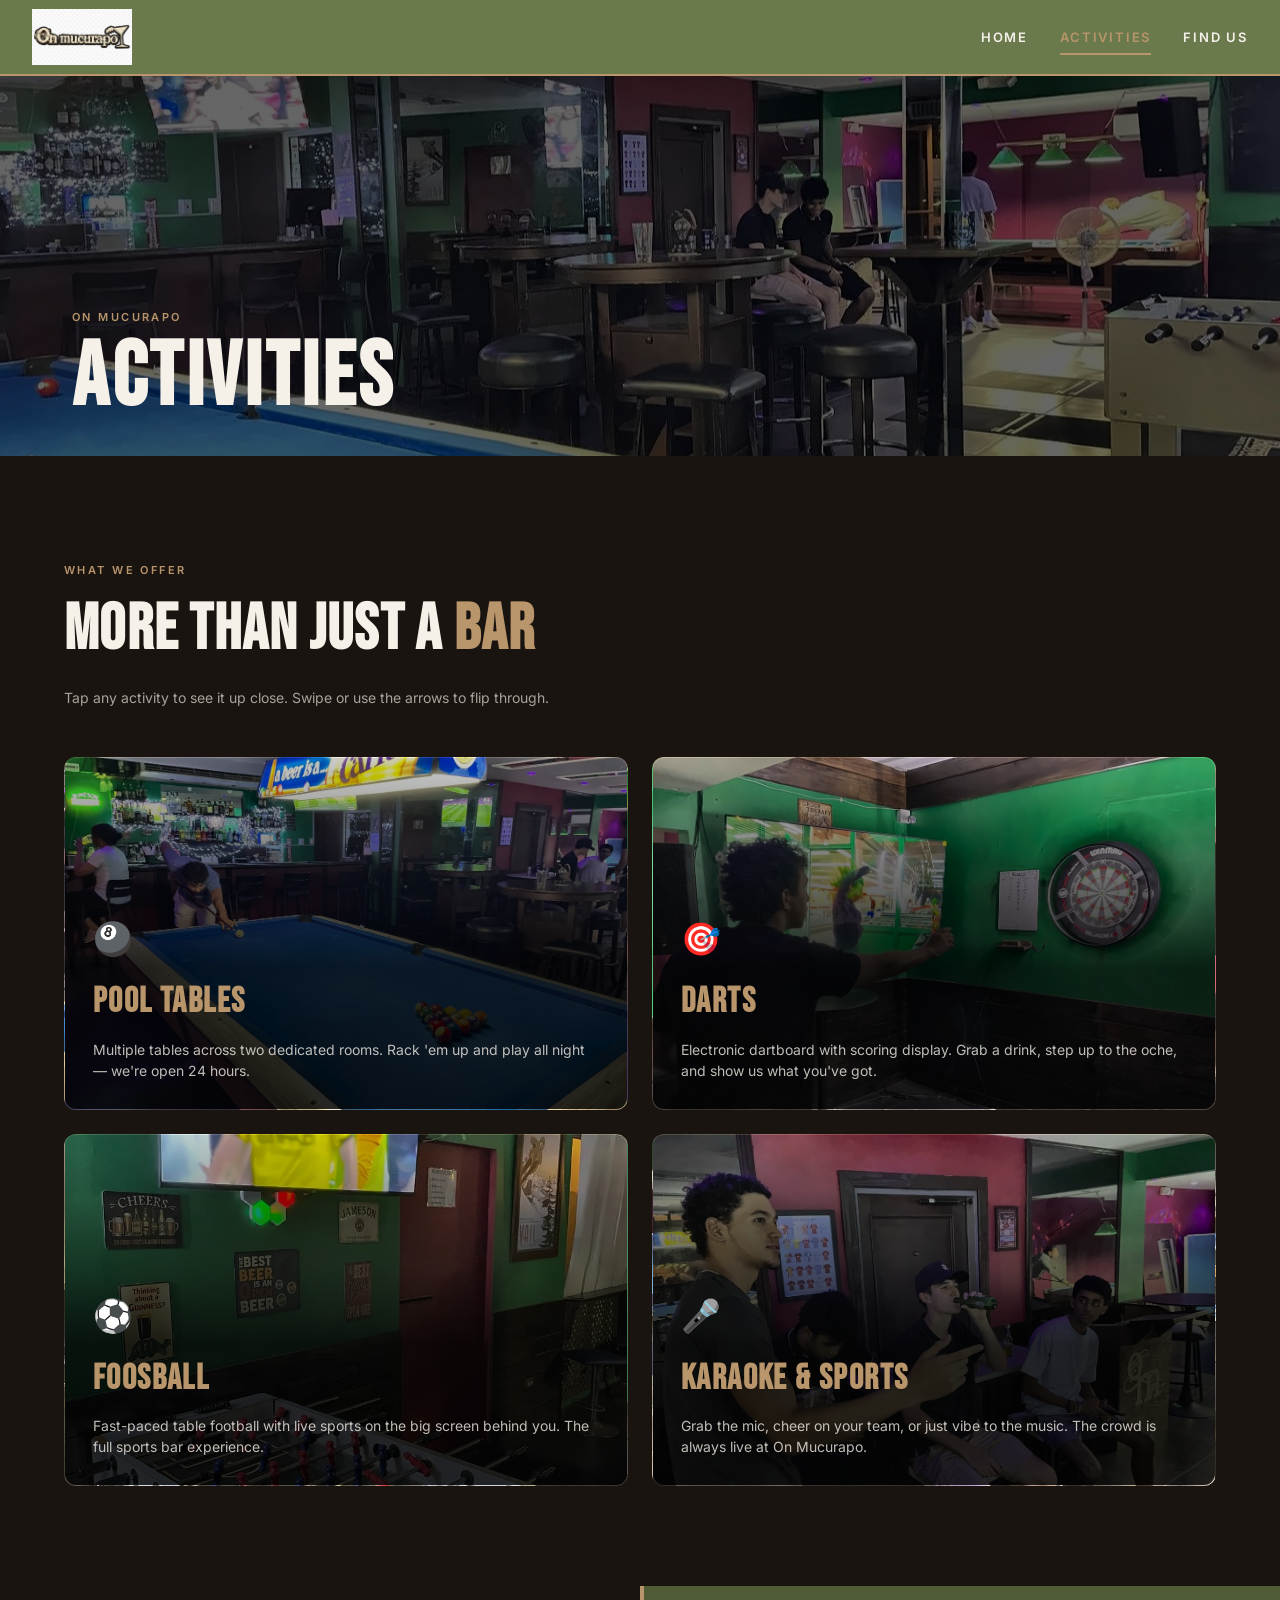
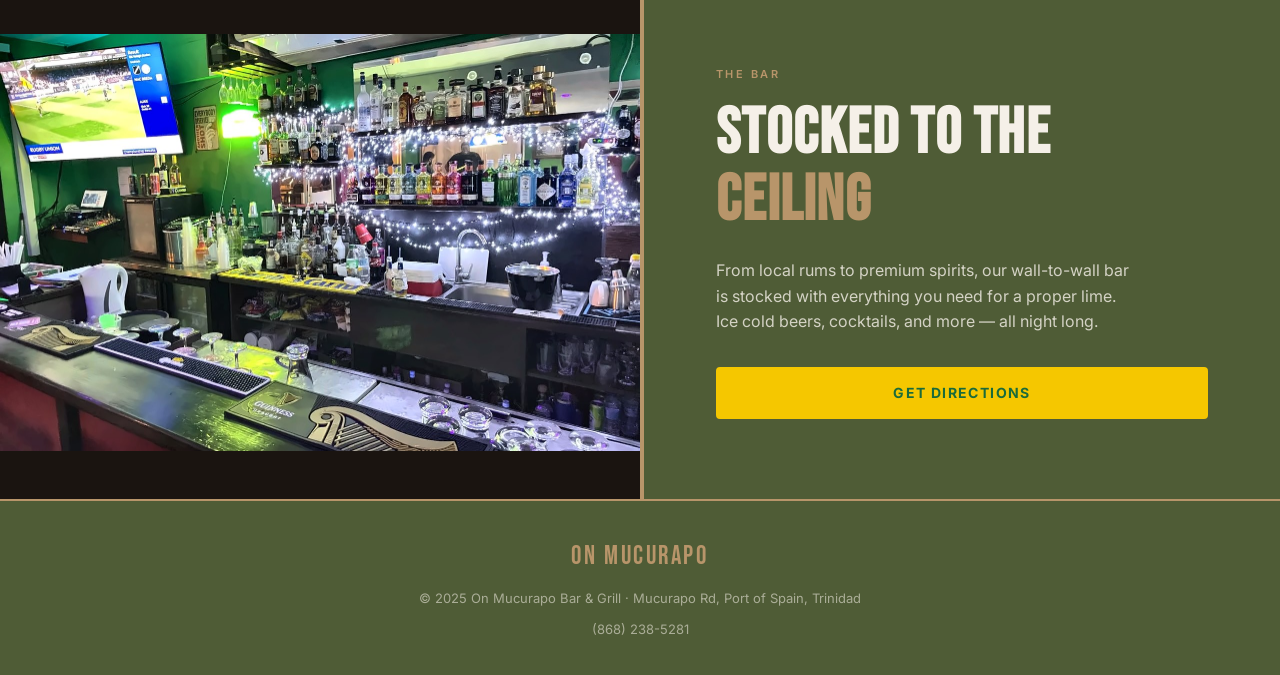
==== commit 8b27c880: "Use logo in hero, per-activity image sets, full-image banners, yellow CTA - Hero now displays the br" ====
--- a/activities.html
+++ b/activities.html
@@ -46,8 +46,8 @@
       <p style="color: rgba(245,240,232,0.65); font-size: 14px; max-width: 540px;">Tap any activity to see it up close. Swipe or use the arrows to flip through.</p>
       <div class="activities-grid" id="activitiesGrid">
         <div class="activity-card"
-             data-src="assets/08_pool_table_bar_edited.jpg"
              data-title="Pool Tables"
+             data-images='["assets/08_pool_table_bar_edited.jpg","assets/09_back_pool_room_edited.jpg","assets/07_pool_lounge_wide_edited.jpg"]'
              style="--img: url('assets/08_pool_table_bar_edited.jpg')">
           <div class="activity-overlay"></div>
           <div class="activity-zoom" aria-hidden="true">+</div>
@@ -58,8 +58,8 @@
           </div>
         </div>
         <div class="activity-card"
-             data-src="assets/04_darts_area_edited.jpg"
              data-title="Darts"
+             data-images='["assets/04_darts_area_edited.jpg"]'
              style="--img: url('assets/04_darts_area_edited.jpg')">
           <div class="activity-overlay"></div>
           <div class="activity-zoom" aria-hidden="true">+</div>
@@ -70,8 +70,8 @@
           </div>
         </div>
         <div class="activity-card"
-             data-src="assets/06_foosball_area_edited.jpg"
              data-title="Foosball"
+             data-images='["assets/06_foosball_area_edited.jpg"]'
              style="--img: url('assets/06_foosball_area_edited.jpg')">
           <div class="activity-overlay"></div>
           <div class="activity-zoom" aria-hidden="true">+</div>
@@ -82,8 +82,8 @@
           </div>
         </div>
         <div class="activity-card"
-             data-src="assets/03_lounge_group_alt_edited.jpg"
              data-title="Karaoke & Sports"
+             data-images='["assets/02_lounge_group_edited.jpg","assets/03_lounge_group_alt_edited.jpg"]'
              style="--img: url('assets/03_lounge_group_alt_edited.jpg')">
           <div class="activity-overlay"></div>
           <div class="activity-zoom" aria-hidden="true">+</div>
@@ -109,12 +109,14 @@
 
   <!-- BAR FEATURE -->
   <section class="bar-feature">
-    <div class="bar-feature-image" style="background-image: url('assets/01_bar_display_edited.jpg')"></div>
+    <div class="bar-feature-image">
+      <img src="assets/01_bar_display_edited.jpg" alt="On Mucurapo bar wall" />
+    </div>
     <div class="bar-feature-content">
       <span class="section-label">The Bar</span>
       <h2>Stocked to the <span class="accent">ceiling</span></h2>
       <p>From local rums to premium spirits, our wall-to-wall bar is stocked with everything you need for a proper lime. Ice cold beers, cocktails, and more — all night long.</p>
-      <a href="contact.html" class="btn btn-outline">Get Directions</a>
+      <a href="contact.html" class="btn btn-yellow">Get Directions</a>
     </div>
   </section>
 
--- a/style.css
+++ b/style.css
@@ -113,6 +113,18 @@
   color: var(--dark);
 }
 
+.btn-yellow {
+  background: #F5C700;
+  color: #1B6B3A;
+  border-color: #F5C700;
+  font-weight: 700;
+}
+.btn-yellow:hover {
+  background: transparent;
+  color: #F5C700;
+  border-color: #F5C700;
+}
+
 /* ── NAVBAR ───────────────────────────────────────────────── */
 .navbar {
   position: sticky;
@@ -139,6 +151,9 @@
   width: auto;
   object-fit: contain;
   display: block;
+  background: transparent;
+  border: 0;
+  outline: 0;
 }
 
 .nav-logo-text {
@@ -196,10 +211,11 @@
 /* ── PAGE BANNER (inner pages) ────────────────────────────── */
 .page-banner {
   position: relative;
-  height: clamp(200px, 32vw, 300px);
+  height: clamp(220px, 36vw, 380px);
   display: flex;
   align-items: flex-end;
   overflow: hidden;
+  background: var(--dark);
 }
 
 .page-banner-bg {
@@ -208,6 +224,21 @@
   background-size: cover;
   background-position: center;
   filter: brightness(0.4);
+}
+
+/* "contain" variant: shows the FULL image, never cropped */
+.page-banner--contain {
+  height: clamp(280px, 42vw, 440px);
+  background: var(--dark);
+}
+.page-banner--contain .page-banner-img {
+  position: absolute;
+  inset: 0;
+  width: 100%;
+  height: 100%;
+  object-fit: contain;
+  object-position: center;
+  filter: brightness(0.85);
 }
 
 .page-banner-content {
@@ -281,14 +312,25 @@
   margin-bottom: 16px;
 }
 
-.hero-title {
-  font-family: var(--font-display);
-  font-size: clamp(3.5rem, 12vw, 10rem);
-  line-height: 0.95;
-  letter-spacing: 0.04em;
-  color: var(--cream);
-  text-shadow: 0 4px 32px rgba(0,0,0,0.7);
-  margin-bottom: 20px;
+.hero-title-sr {
+  position: absolute;
+  width: 1px;
+  height: 1px;
+  padding: 0;
+  margin: -1px;
+  overflow: hidden;
+  clip: rect(0, 0, 0, 0);
+  white-space: nowrap;
+  border: 0;
+}
+
+.hero-logo {
+  display: block;
+  width: auto;
+  height: auto;
+  max-width: clamp(280px, 65vw, 640px);
+  margin: 0 auto 24px;
+  filter: drop-shadow(0 6px 24px rgba(0,0,0,0.6));
 }
 
 .hero-sub {
@@ -536,8 +578,19 @@
 }
 
 .bar-feature-image {
-  background-size: cover;
-  background-position: center;
+  position: relative;
+  background: var(--dark);
+  display: flex;
+  align-items: center;
+  justify-content: center;
+  overflow: hidden;
+}
+.bar-feature-image img {
+  width: 100%;
+  height: 100%;
+  object-fit: contain;
+  object-position: center;
+  display: block;
 }
 
 .bar-feature-content {
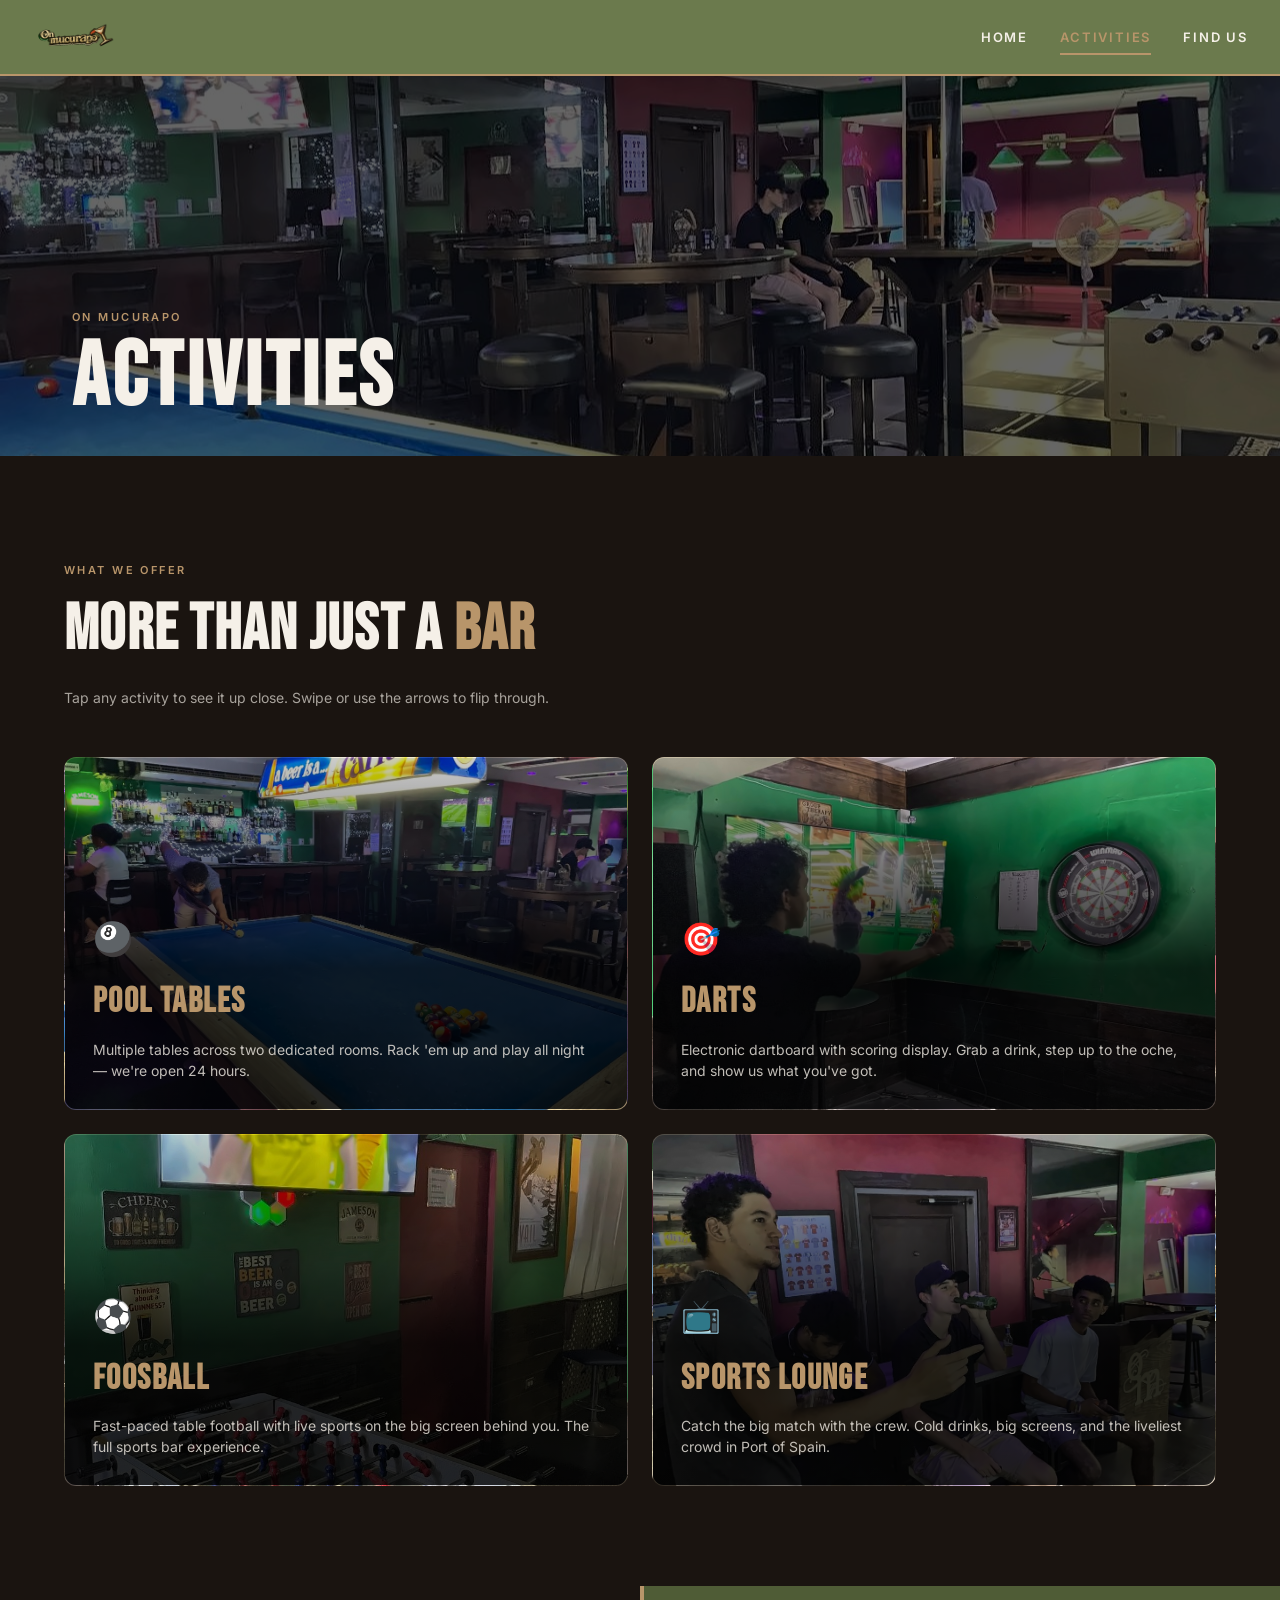
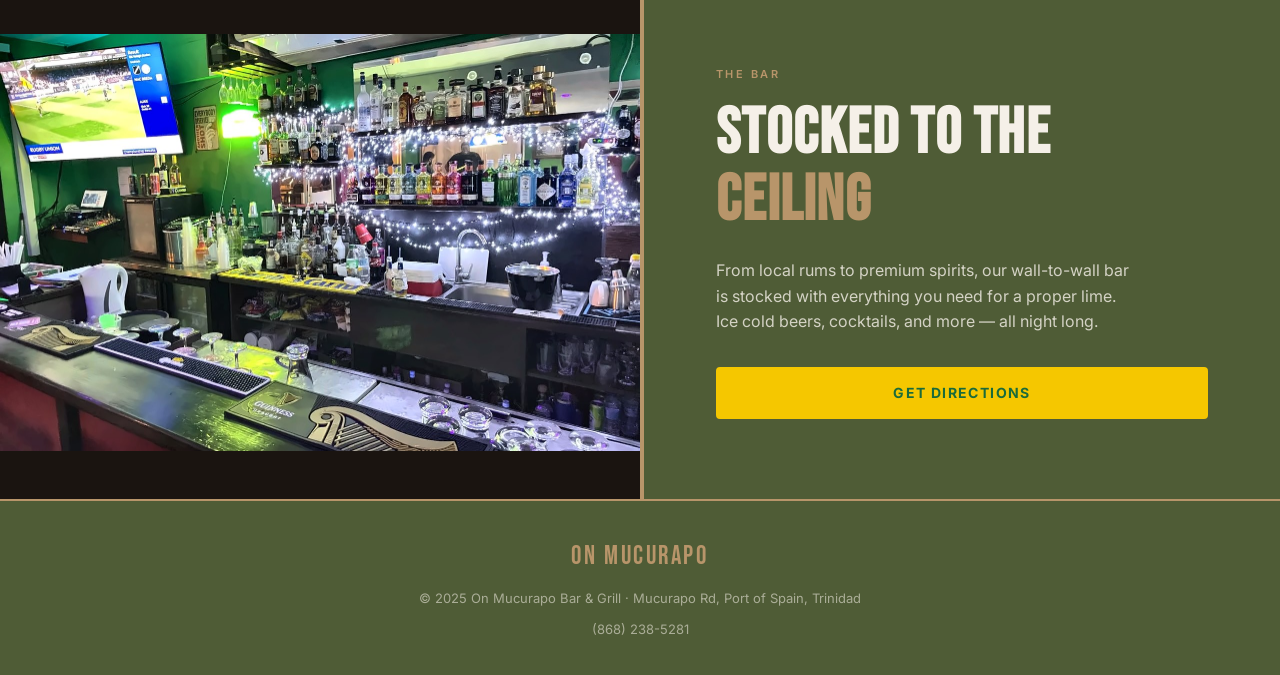
==== commit e1632a4e: "Use new logo, remove karaoke, clean up Find Us page - Switch logo references to "On mucurapo new log" ====
--- a/activities.html
+++ b/activities.html
@@ -5,8 +5,8 @@
   <meta name="viewport" content="width=device-width, initial-scale=1.0, viewport-fit=cover" />
   <meta name="theme-color" content="#6B7A4D" />
   <title>Activities — On Mucurapo Bar & Grill</title>
-  <meta name="description" content="Pool tables, darts, foosball, karaoke, and live sports at On Mucurapo Bar & Grill, Port of Spain." />
-  <link rel="icon" type="image/png" href="assets/on%20mucurapo%20logo.png" />
+  <meta name="description" content="Pool tables, darts, foosball, and live sports at On Mucurapo Bar & Grill, Port of Spain." />
+  <link rel="icon" type="image/png" href="assets/On%20mucurapo%20new%20logo.png" />
   <link rel="preconnect" href="https://fonts.googleapis.com" />
   <link rel="preconnect" href="https://fonts.gstatic.com" crossorigin />
   <link href="https://fonts.googleapis.com/css2?family=Bebas+Neue&family=Inter:wght@400;600&display=swap" rel="stylesheet" />
@@ -17,7 +17,7 @@
   <!-- NAVBAR -->
   <nav class="navbar">
     <a href="index.html" class="nav-logo">
-      <img src="assets/on%20mucurapo%20logo.png" alt="On Mucurapo" class="nav-logo-img" />
+      <img src="assets/On%20mucurapo%20new%20logo.png" alt="On Mucurapo" class="nav-logo-img" />
     </a>
     <button class="nav-toggle" id="navToggle" aria-label="Toggle menu">
       <span></span><span></span><span></span>
@@ -82,15 +82,15 @@
           </div>
         </div>
         <div class="activity-card"
-             data-title="Karaoke & Sports"
+             data-title="Sports Lounge"
              data-images='["assets/02_lounge_group_edited.jpg","assets/03_lounge_group_alt_edited.jpg"]'
              style="--img: url('assets/03_lounge_group_alt_edited.jpg')">
           <div class="activity-overlay"></div>
           <div class="activity-zoom" aria-hidden="true">+</div>
           <div class="activity-content">
-            <div class="activity-icon">🎤</div>
-            <h3>Karaoke &amp; Sports</h3>
-            <p>Grab the mic, cheer on your team, or just vibe to the music. The crowd is always live at On Mucurapo.</p>
+            <div class="activity-icon">📺</div>
+            <h3>Sports Lounge</h3>
+            <p>Catch the big match with the crew. Cold drinks, big screens, and the liveliest crowd in Port of Spain.</p>
           </div>
         </div>
       </div>
--- a/style.css
+++ b/style.css
@@ -226,19 +226,29 @@
   filter: brightness(0.4);
 }
 
-/* "contain" variant: shows the FULL image, never cropped */
-.page-banner--contain {
-  height: clamp(280px, 42vw, 440px);
+/* Solid variant: clean dark banner, no image — used on Find Us */
+.page-banner--solid {
+  height: clamp(180px, 26vw, 260px);
+  background: linear-gradient(135deg, var(--olive2) 0%, var(--dark) 100%);
+  border-bottom: 2px solid var(--brass);
+}
+
+/* Exterior feature: full-width clean image showing the storefront */
+.exterior-feature {
+  width: 100%;
   background: var(--dark);
-}
-.page-banner--contain .page-banner-img {
-  position: absolute;
-  inset: 0;
+  display: flex;
+  justify-content: center;
+  padding: 0;
+  border-bottom: 1px solid var(--border);
+}
+.exterior-feature img {
   width: 100%;
-  height: 100%;
+  max-width: 1400px;
+  height: auto;
+  max-height: 60vh;
   object-fit: contain;
-  object-position: center;
-  filter: brightness(0.85);
+  display: block;
 }
 
 .page-banner-content {
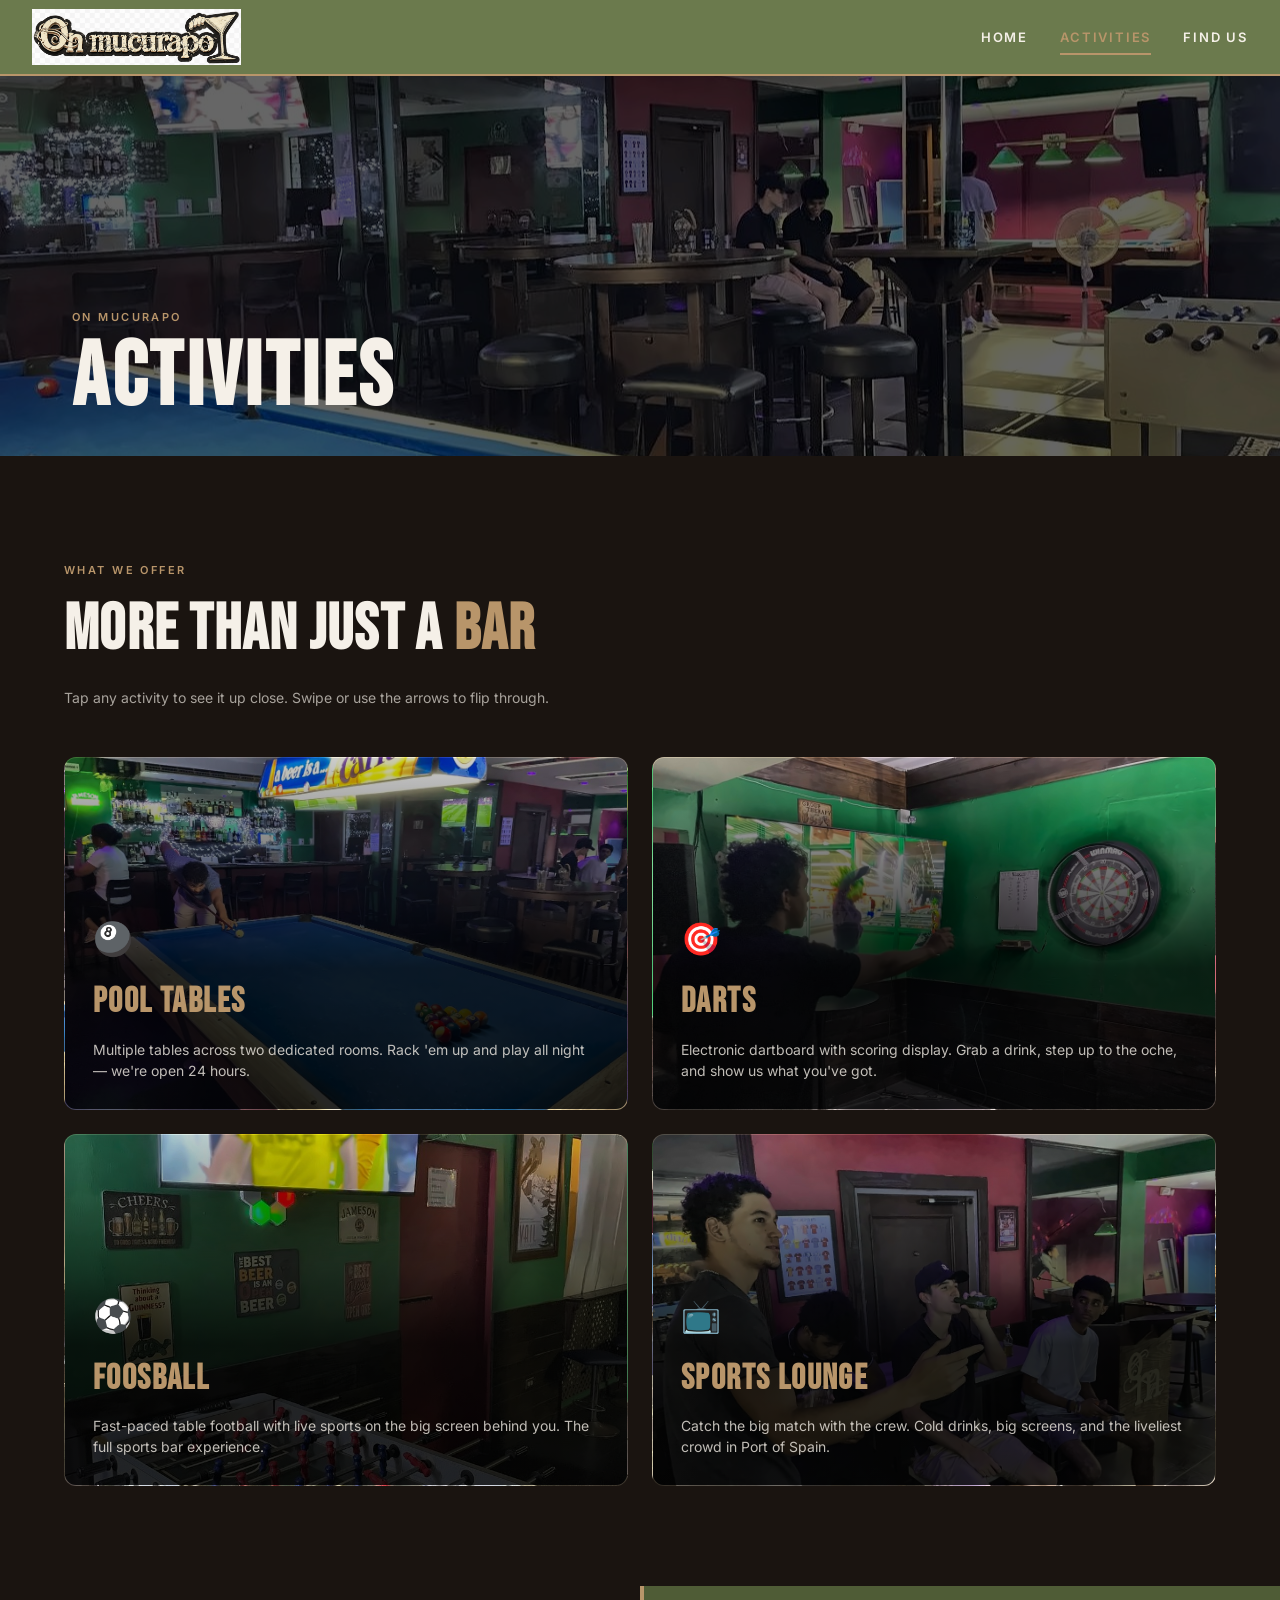
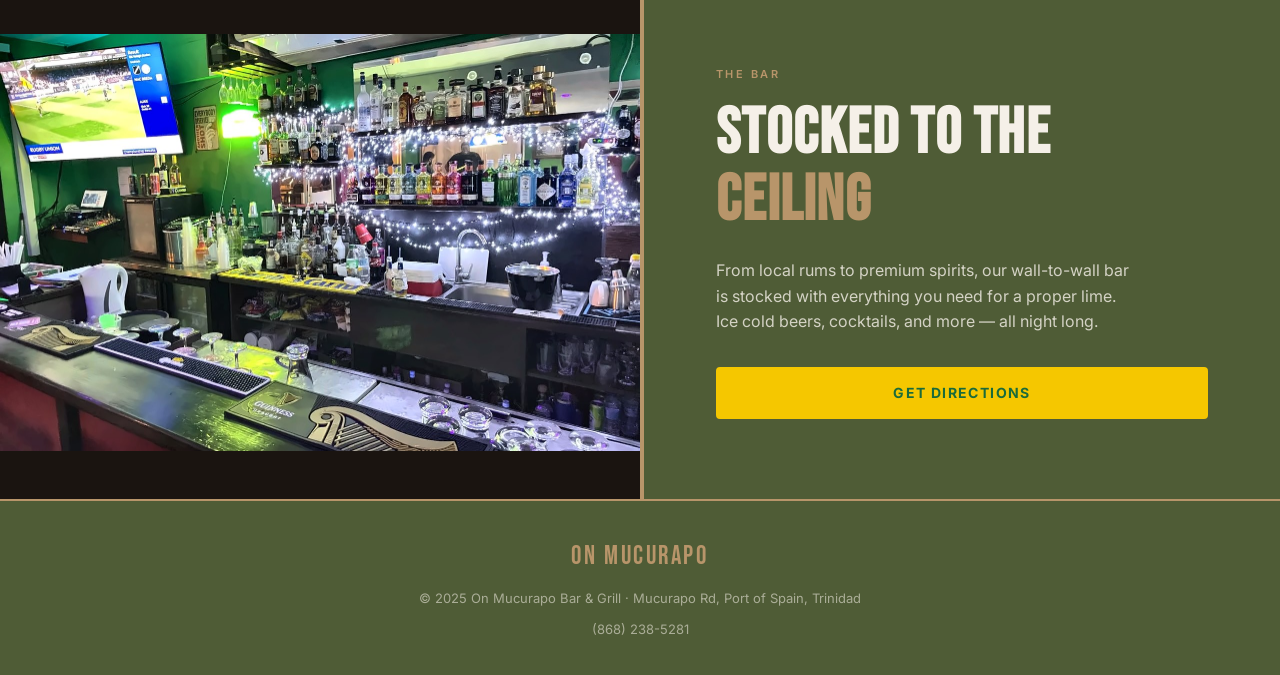
==== commit ee434a92: "Use newest logo, crop Find Us exterior to sign only - Switch all logo references to "Newest logo.png" ====
--- a/activities.html
+++ b/activities.html
@@ -6,7 +6,7 @@
   <meta name="theme-color" content="#6B7A4D" />
   <title>Activities — On Mucurapo Bar & Grill</title>
   <meta name="description" content="Pool tables, darts, foosball, and live sports at On Mucurapo Bar & Grill, Port of Spain." />
-  <link rel="icon" type="image/png" href="assets/On%20mucurapo%20new%20logo.png" />
+  <link rel="icon" type="image/png" href="assets/Newest%20logo.png" />
   <link rel="preconnect" href="https://fonts.googleapis.com" />
   <link rel="preconnect" href="https://fonts.gstatic.com" crossorigin />
   <link href="https://fonts.googleapis.com/css2?family=Bebas+Neue&family=Inter:wght@400;600&display=swap" rel="stylesheet" />
@@ -17,7 +17,7 @@
   <!-- NAVBAR -->
   <nav class="navbar">
     <a href="index.html" class="nav-logo">
-      <img src="assets/On%20mucurapo%20new%20logo.png" alt="On Mucurapo" class="nav-logo-img" />
+      <img src="assets/Newest%20logo.png" alt="On Mucurapo" class="nav-logo-img" />
     </a>
     <button class="nav-toggle" id="navToggle" aria-label="Toggle menu">
       <span></span><span></span><span></span>
--- a/style.css
+++ b/style.css
@@ -233,22 +233,26 @@
   border-bottom: 2px solid var(--brass);
 }
 
-/* Exterior feature: full-width clean image showing the storefront */
+/* Exterior feature: panoramic crop focused on the storefront sign */
 .exterior-feature {
   width: 100%;
   background: var(--dark);
-  display: flex;
-  justify-content: center;
-  padding: 0;
   border-bottom: 1px solid var(--border);
+  overflow: hidden;
 }
 .exterior-feature img {
   width: 100%;
-  max-width: 1400px;
   height: auto;
-  max-height: 60vh;
-  object-fit: contain;
-  display: block;
+  aspect-ratio: 21 / 9;
+  object-fit: cover;
+  object-position: center 30%;
+  display: block;
+}
+
+@media (max-width: 768px) {
+  .exterior-feature img {
+    aspect-ratio: 16 / 9;
+  }
 }
 
 .page-banner-content {
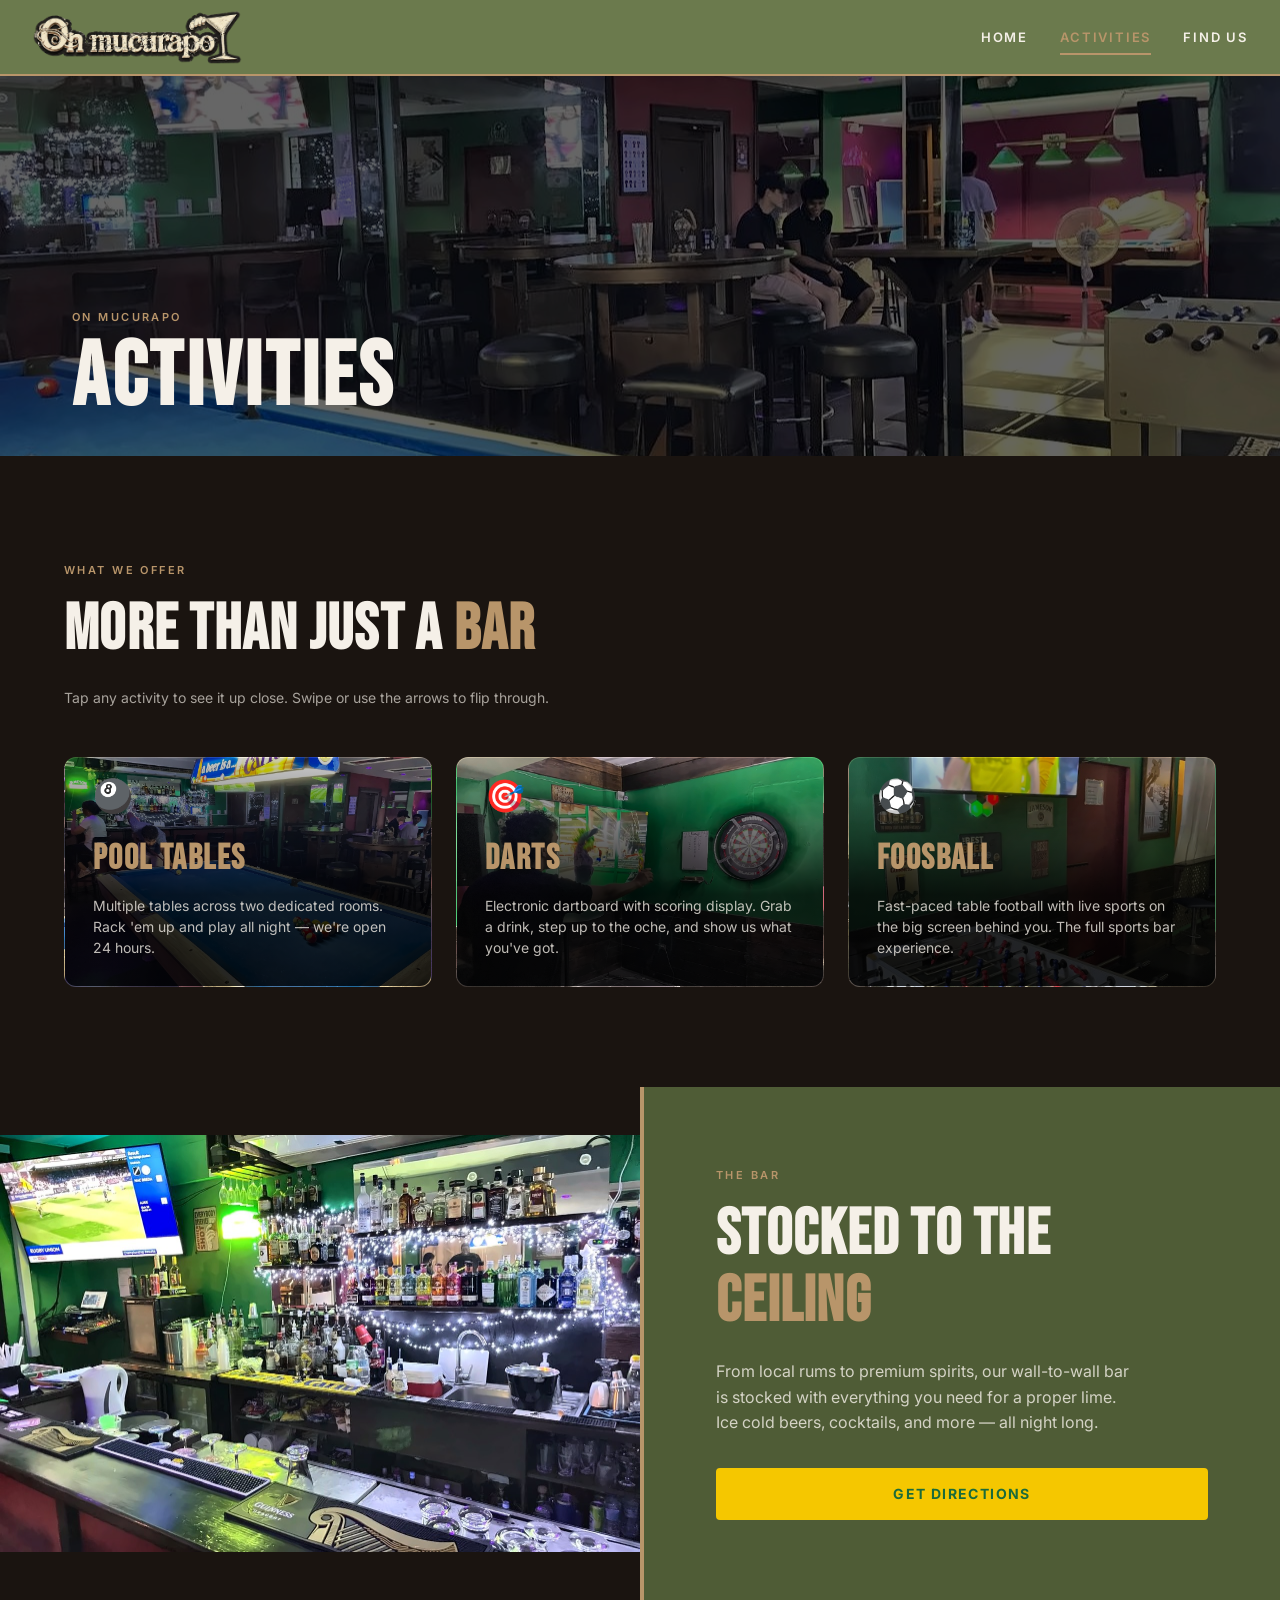
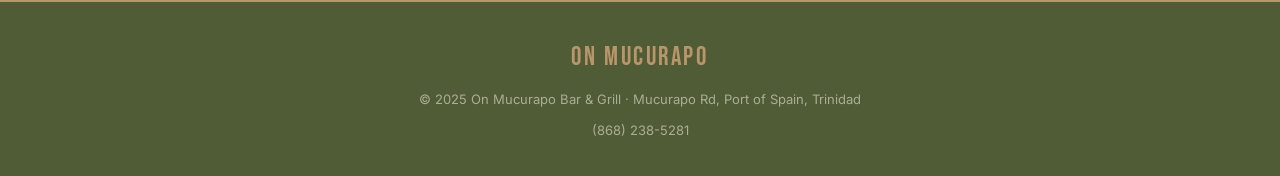
==== commit 0070a180: "Use transparent-bg logo, drop Sports Lounge, add kitchen hours - Switch to Newest_logo-removebg-prev" ====
--- a/activities.html
+++ b/activities.html
@@ -6,7 +6,7 @@
   <meta name="theme-color" content="#6B7A4D" />
   <title>Activities — On Mucurapo Bar & Grill</title>
   <meta name="description" content="Pool tables, darts, foosball, and live sports at On Mucurapo Bar & Grill, Port of Spain." />
-  <link rel="icon" type="image/png" href="assets/Newest%20logo.png" />
+  <link rel="icon" type="image/png" href="assets/Newest_logo-removebg-preview.png" />
   <link rel="preconnect" href="https://fonts.googleapis.com" />
   <link rel="preconnect" href="https://fonts.gstatic.com" crossorigin />
   <link href="https://fonts.googleapis.com/css2?family=Bebas+Neue&family=Inter:wght@400;600&display=swap" rel="stylesheet" />
@@ -17,7 +17,7 @@
   <!-- NAVBAR -->
   <nav class="navbar">
     <a href="index.html" class="nav-logo">
-      <img src="assets/Newest%20logo.png" alt="On Mucurapo" class="nav-logo-img" />
+      <img src="assets/Newest_logo-removebg-preview.png" alt="On Mucurapo" class="nav-logo-img" />
     </a>
     <button class="nav-toggle" id="navToggle" aria-label="Toggle menu">
       <span></span><span></span><span></span>
@@ -81,18 +81,6 @@
             <p>Fast-paced table football with live sports on the big screen behind you. The full sports bar experience.</p>
           </div>
         </div>
-        <div class="activity-card"
-             data-title="Sports Lounge"
-             data-images='["assets/02_lounge_group_edited.jpg","assets/03_lounge_group_alt_edited.jpg"]'
-             style="--img: url('assets/03_lounge_group_alt_edited.jpg')">
-          <div class="activity-overlay"></div>
-          <div class="activity-zoom" aria-hidden="true">+</div>
-          <div class="activity-content">
-            <div class="activity-icon">📺</div>
-            <h3>Sports Lounge</h3>
-            <p>Catch the big match with the crew. Cold drinks, big screens, and the liveliest crowd in Port of Spain.</p>
-          </div>
-        </div>
       </div>
     </div>
   </section>
--- a/style.css
+++ b/style.css
@@ -507,7 +507,7 @@
 /* ── ACTIVITIES ───────────────────────────────────────────── */
 .activities-grid {
   display: grid;
-  grid-template-columns: repeat(2, 1fr);
+  grid-template-columns: repeat(3, 1fr);
   gap: 24px;
   margin-top: 48px;
 }
@@ -790,6 +790,7 @@
 @media (max-width: 1024px) {
   .bar-feature { grid-template-columns: 1fr; }
   .bar-feature-image { min-height: 320px; }
+  .activities-grid { grid-template-columns: repeat(2, 1fr); }
 }
 
 @media (max-width: 768px) {
